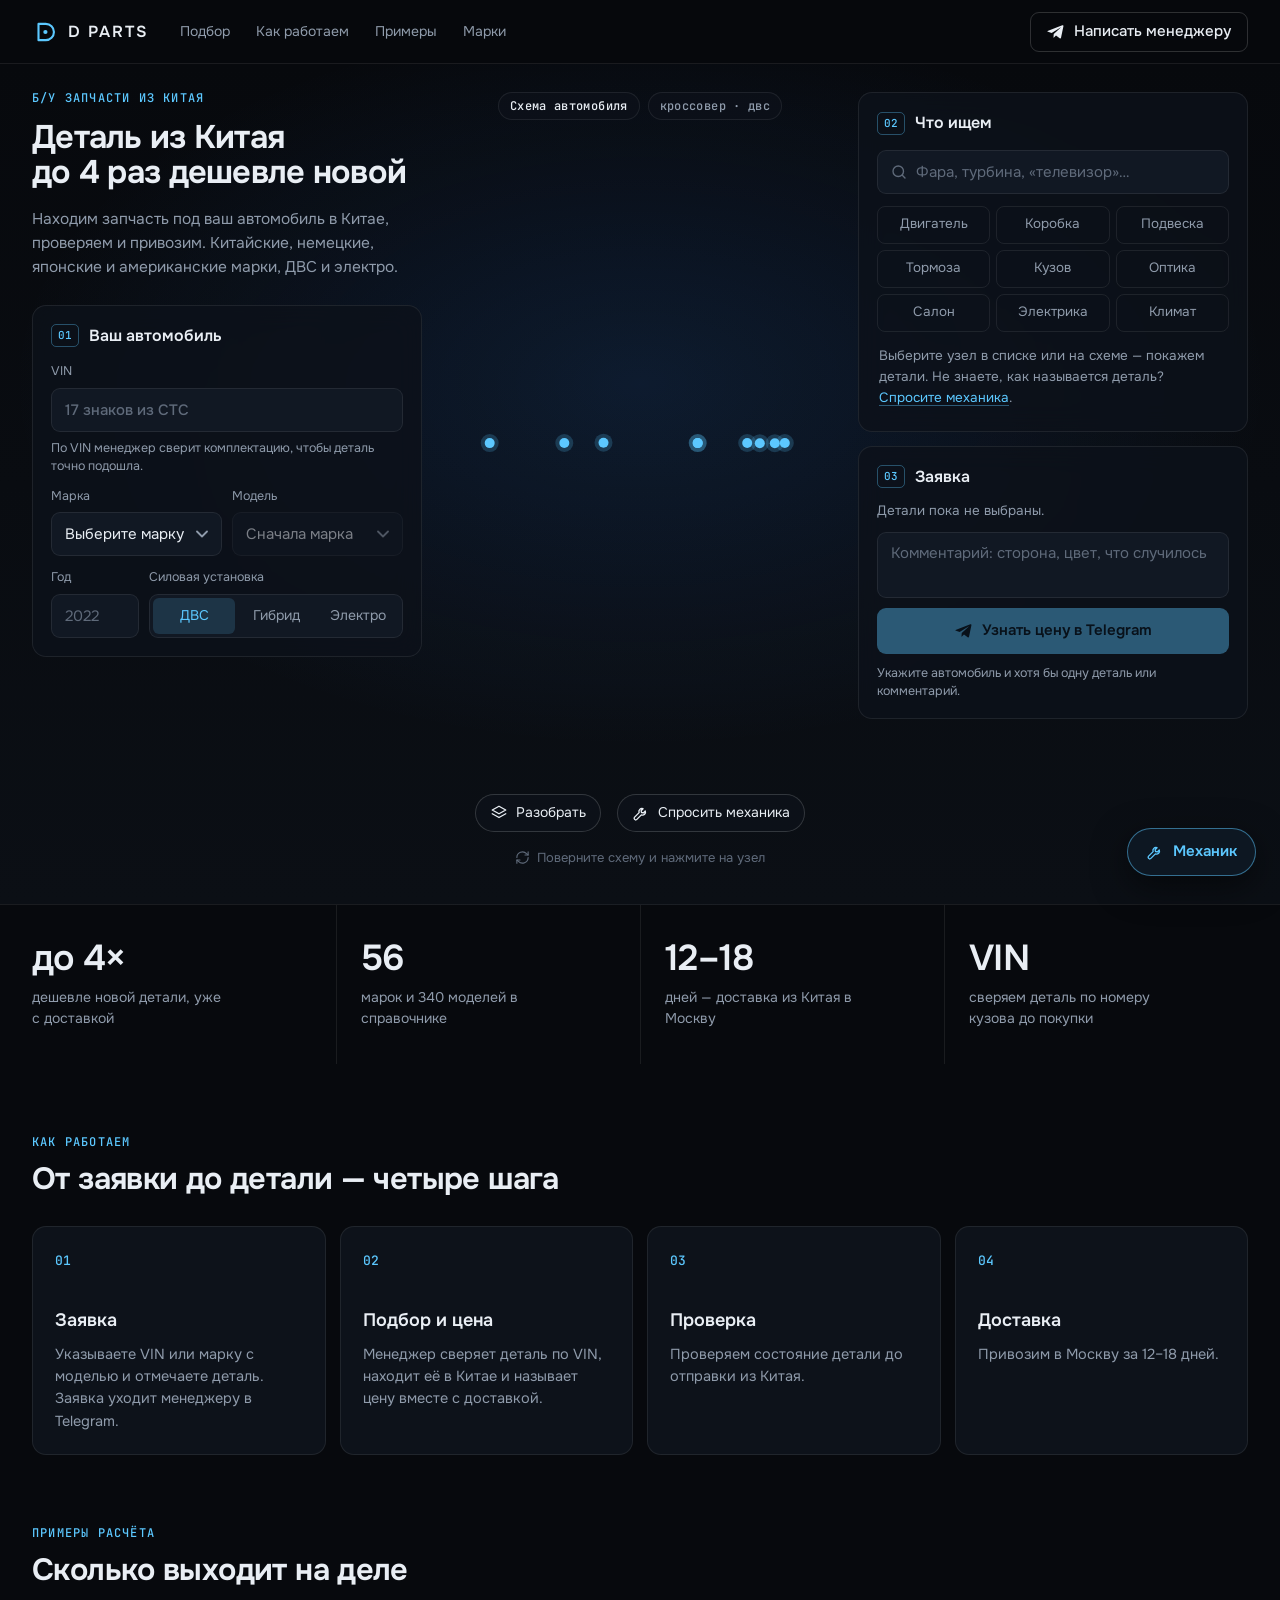
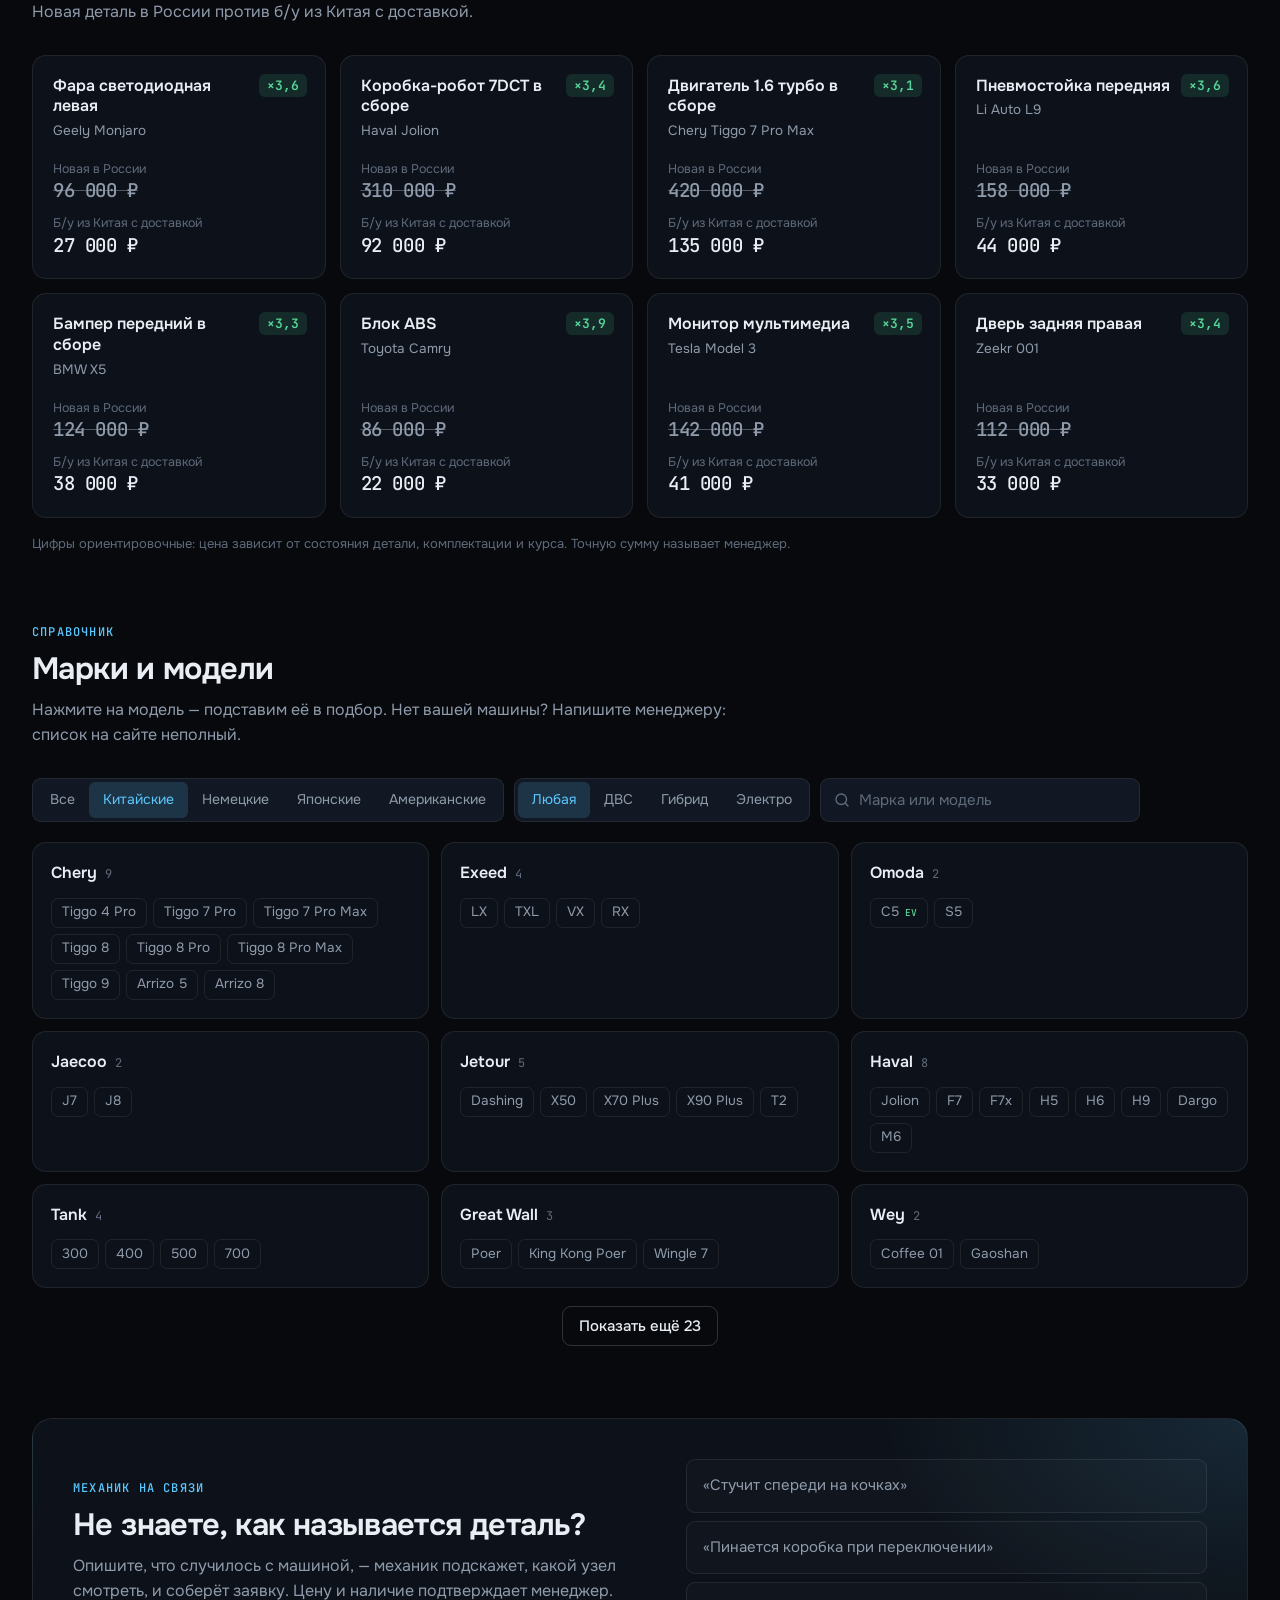
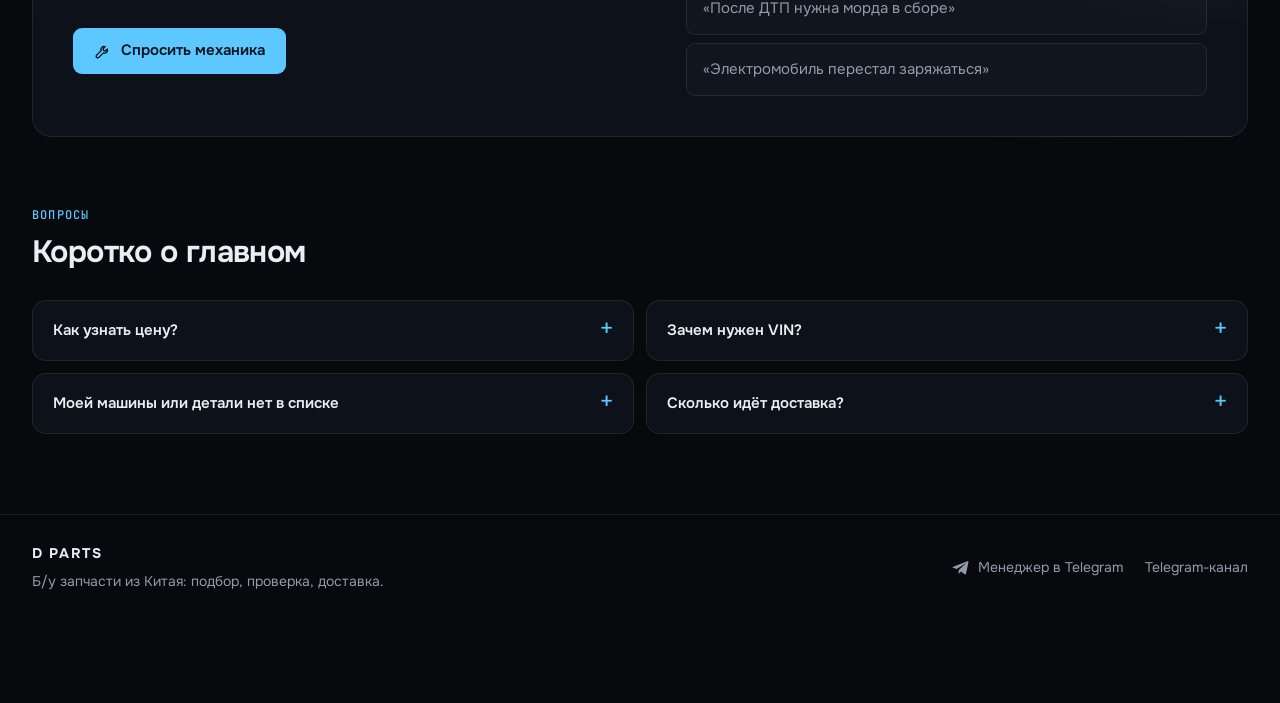
==== parts/index.html @ dd19f605 "Сайт запчастей D PARTS: тестовая версия в папке parts Co-Authored-By: Claude Fable 5.2 <noreply@anth" ====
<!doctype html>
<html lang="ru">
  <head>
    <meta charset="UTF-8" />
    <meta name="viewport" content="width=device-width, initial-scale=1" />
    <meta name="theme-color" content="#080b10" />
    <title>D PARTS — б/у запчасти из Китая: подбор по VIN, марке и модели</title>
    <meta
      name="description"
      content="Б/у запчасти из Китая для китайских, немецких, японских и американских автомобилей, ДВС и электро. Находим на разборках, проверяем, привозим. Подбор по VIN, цена по запросу в Telegram."
    />
    <link rel="icon" type="image/svg+xml" href="favicon.svg" />
    <script src="config.js"></script>
    <script type="module" crossorigin src="./assets/index-p3KIm-Gy.js"></script>
    <link rel="stylesheet" crossorigin href="./assets/index-BK0UmV9B.css">
  </head>
  <body>
    <div id="root"></div>
  </body>
</html>
---- parts/assets/index-BK0UmV9B.css ----
@font-face{font-family:Onest Variable;font-style:normal;font-display:swap;font-weight:100 900;src:url(./onest-cyrillic-ext-wght-normal-DOFToQv1.woff2)format("woff2-variations");unicode-range:U+460-52F,U+1C80-1C8A,U+20B4,U+2DE0-2DFF,U+A640-A69F,U+FE2E-FE2F}@font-face{font-family:Onest Variable;font-style:normal;font-display:swap;font-weight:100 900;src:url(./onest-cyrillic-wght-normal-DayYxulF.woff2)format("woff2-variations");unicode-range:U+301,U+400-45F,U+490-491,U+4B0-4B1,U+2116}@font-face{font-family:Onest Variable;font-style:normal;font-display:swap;font-weight:100 900;src:url(./onest-math-wght-normal-Bl4ZGkZl.woff2)format("woff2-variations");unicode-range:U+302-303,U+305,U+307-308,U+310,U+312,U+315,U+31A,U+326-327,U+32C,U+32F-330,U+332-333,U+338,U+33A,U+346,U+34D,U+391-3A1,U+3A3-3A9,U+3B1-3C9,U+3D1,U+3D5-3D6,U+3F0-3F1,U+3F4-3F5,U+2016-2017,U+2034-2038,U+203C,U+2040,U+2043,U+2047,U+2050,U+2057,U+205F,U+2070-2071,U+2074-208E,U+2090-209C,U+20D0-20DC,U+20E1,U+20E5-20EF,U+2100-2112,U+2114-2115,U+2117-2121,U+2123-214F,U+2190,U+2192,U+2194-21AE,U+21B0-21E5,U+21F1-21F2,U+21F4-2211,U+2213-2214,U+2216-22FF,U+2308-230B,U+2310,U+2319,U+231C-2321,U+2336-237A,U+237C,U+2395,U+239B-23B7,U+23D0,U+23DC-23E1,U+2474-2475,U+25AF,U+25B3,U+25B7,U+25BD,U+25C1,U+25CA,U+25CC,U+25FB,U+266D-266F,U+27C0-27FF,U+2900-2AFF,U+2B0E-2B11,U+2B30-2B4C,U+2BFE,U+3030,U+FF5B,U+FF5D,U+1D400-1D7FF,U+1EE??}@font-face{font-family:Onest Variable;font-style:normal;font-display:swap;font-weight:100 900;src:url(./onest-symbols-wght-normal-DxQzqQfC.woff2)format("woff2-variations");unicode-range:U+1-C,U+E-1F,U+7F-9F,U+20DD-20E0,U+20E2-20E4,U+2150-218F,U+2190,U+2192,U+2194-2199,U+21AF,U+21E6-21F0,U+21F3,U+2218-2219,U+2299,U+22C4-22C6,U+2300-243F,U+2440-244A,U+2460-24FF,U+25A0-27BF,U+28??,U+2921-2922,U+2981,U+29BF,U+29EB,U+2B??,U+4DC0-4DFF,U+FFF9-FFFB,U+10140-1018E,U+10190-1019C,U+101A0,U+101D0-101FD,U+102E0-102FB,U+10E60-10E7E,U+1D2C0-1D2D3,U+1D2E0-1D37F,U+1F0??,U+1F100-1F1AD,U+1F1E6-1F1FF,U+1F30D-1F30F,U+1F315,U+1F31C,U+1F31E,U+1F320-1F32C,U+1F336,U+1F378,U+1F37D,U+1F382,U+1F393-1F39F,U+1F3A7-1F3A8,U+1F3AC-1F3AF,U+1F3C2,U+1F3C4-1F3C6,U+1F3CA-1F3CE,U+1F3D4-1F3E0,U+1F3ED,U+1F3F1-1F3F3,U+1F3F5-1F3F7,U+1F408,U+1F415,U+1F41F,U+1F426,U+1F43F,U+1F441-1F442,U+1F444,U+1F446-1F449,U+1F44C-1F44E,U+1F453,U+1F46A,U+1F47D,U+1F4A3,U+1F4B0,U+1F4B3,U+1F4B9,U+1F4BB,U+1F4BF,U+1F4C8-1F4CB,U+1F4D6,U+1F4DA,U+1F4DF,U+1F4E3-1F4E6,U+1F4EA-1F4ED,U+1F4F7,U+1F4F9-1F4FB,U+1F4FD-1F4FE,U+1F503,U+1F507-1F50B,U+1F50D,U+1F512-1F513,U+1F53E-1F54A,U+1F54F-1F5FA,U+1F610,U+1F650-1F67F,U+1F687,U+1F68D,U+1F691,U+1F694,U+1F698,U+1F6AD,U+1F6B2,U+1F6B9-1F6BA,U+1F6BC,U+1F6C6-1F6CF,U+1F6D3-1F6D7,U+1F6E0-1F6EA,U+1F6F0-1F6F3,U+1F6F7-1F6FC,U+1F7??,U+1F800-1F80B,U+1F810-1F847,U+1F850-1F859,U+1F860-1F887,U+1F890-1F8AD,U+1F8B0-1F8BB,U+1F8C0-1F8C1,U+1F900-1F90B,U+1F93B,U+1F946,U+1F984,U+1F996,U+1F9E9,U+1FA00-1FA6F,U+1FA70-1FA7C,U+1FA80-1FA89,U+1FA8F-1FAC6,U+1FACE-1FADC,U+1FADF-1FAE9,U+1FAF0-1FAF8,U+1FB??}@font-face{font-family:Onest Variable;font-style:normal;font-display:swap;font-weight:100 900;src:url(./onest-vietnamese-wght-normal-BBxOatbv.woff2)format("woff2-variations");unicode-range:U+102-103,U+110-111,U+128-129,U+168-169,U+1A0-1A1,U+1AF-1B0,U+300-301,U+303-304,U+308-309,U+323,U+329,U+1EA0-1EF9,U+20AB}@font-face{font-family:Onest Variable;font-style:normal;font-display:swap;font-weight:100 900;src:url(./onest-latin-ext-wght-normal-QAhDxQuo.woff2)format("woff2-variations");unicode-range:U+100-2BA,U+2BD-2C5,U+2C7-2CC,U+2CE-2D7,U+2DD-2FF,U+304,U+308,U+329,U+1D00-1DBF,U+1E00-1E9F,U+1EF2-1EFF,U+2020,U+20A0-20AB,U+20AD-20C0,U+2113,U+2C60-2C7F,U+A720-A7FF}@font-face{font-family:Onest Variable;font-style:normal;font-display:swap;font-weight:100 900;src:url(./onest-latin-wght-normal-Dun_Rd-l.woff2)format("woff2-variations");unicode-range:U+??,U+131,U+152-153,U+2BB-2BC,U+2C6,U+2DA,U+2DC,U+304,U+308,U+329,U+2000-206F,U+20AC,U+2122,U+2191,U+2193,U+2212,U+2215,U+FEFF,U+FFFD}@font-face{font-family:JetBrains Mono Variable;font-style:normal;font-display:swap;font-weight:100 800;src:url([data-uri])format("woff2-variations");unicode-range:U+460-52F,U+1C80-1C8A,U+20B4,U+2DE0-2DFF,U+A640-A69F,U+FE2E-FE2F}@font-face{font-family:JetBrains Mono Variable;font-style:normal;font-display:swap;font-weight:100 800;src:url(./jetbrains-mono-cyrillic-wght-normal-D73BlboJ.woff2)format("woff2-variations");unicode-range:U+301,U+400-45F,U+490-491,U+4B0-4B1,U+2116}@font-face{font-family:JetBrains Mono Variable;font-style:normal;font-display:swap;font-weight:100 800;src:url(./jetbrains-mono-greek-wght-normal-Bw9x6K1M.woff2)format("woff2-variations");unicode-range:U+370-377,U+37A-37F,U+384-38A,U+38C,U+38E-3A1,U+3A3-3FF}@font-face{font-family:JetBrains Mono Variable;font-style:normal;font-display:swap;font-weight:100 800;src:url(./jetbrains-mono-vietnamese-wght-normal-Bt-aOZkq.woff2)format("woff2-variations");unicode-range:U+102-103,U+110-111,U+128-129,U+168-169,U+1A0-1A1,U+1AF-1B0,U+300-301,U+303-304,U+308-309,U+323,U+329,U+1EA0-1EF9,U+20AB}@font-face{font-family:JetBrains Mono Variable;font-style:normal;font-display:swap;font-weight:100 800;src:url(./jetbrains-mono-latin-ext-wght-normal-DBQx-q_a.woff2)format("woff2-variations");unicode-range:U+100-2BA,U+2BD-2C5,U+2C7-2CC,U+2CE-2D7,U+2DD-2FF,U+304,U+308,U+329,U+1D00-1DBF,U+1E00-1E9F,U+1EF2-1EFF,U+2020,U+20A0-20AB,U+20AD-20C0,U+2113,U+2C60-2C7F,U+A720-A7FF}@font-face{font-family:JetBrains Mono Variable;font-style:normal;font-display:swap;font-weight:100 800;src:url(./jetbrains-mono-latin-wght-normal-B9CIFXIH.woff2)format("woff2-variations");unicode-range:U+??,U+131,U+152-153,U+2BB-2BC,U+2C6,U+2DA,U+2DC,U+304,U+308,U+329,U+2000-206F,U+20AC,U+2122,U+2191,U+2193,U+2212,U+2215,U+FEFF,U+FFFD}:root{--bg:#07090d;--bg-2:#0b0f15;--panel:#0d121ad1;--panel-solid:#0d121a;--field:#111823;--line:#ffffff14;--line-2:#ffffff29;--text:#e9eef4;--muted:#8f9bab;--dim:#5f6a7a;--accent:#5cc8ff;--accent-ink:#04131d;--hot:#ffb020;--ok:#57d89a;--radius:14px;--radius-s:9px;--sans:"Onest Variable", system-ui, -apple-system, "Segoe UI", sans-serif;--mono:"JetBrains Mono Variable", ui-monospace, "SF Mono", Menlo, monospace;--header:64px;--lightningcss-light: ;--lightningcss-dark:initial;color-scheme:dark}*,:before,:after{box-sizing:border-box}html{scroll-behavior:smooth;scroll-padding-top:var(--header);-webkit-text-size-adjust:100%}body{background:var(--bg);color:var(--text);font:400 15px/1.55 var(--sans);-webkit-font-smoothing:antialiased;margin:0}h1,h2,h3,p,ul,ol,dl,dd{margin:0}ul,ol{padding:0;list-style:none}a{color:inherit;text-decoration:none}button,input,select,textarea{font:inherit;color:inherit}button{cursor:pointer}:focus-visible{outline:2px solid var(--accent);outline-offset:2px}[hidden]{display:none!important}.eyebrow{font:500 12px/1 var(--mono);letter-spacing:.1em;text-transform:uppercase;color:var(--accent)}.btn{border-radius:var(--radius-s);white-space:nowrap;border:1px solid #0000;justify-content:center;align-items:center;gap:9px;height:46px;padding:0 20px;font-weight:600;transition:background .15s,border-color .15s,color .15s,opacity .15s;display:inline-flex}.btn--primary{background:var(--accent);color:var(--accent-ink)}.btn--primary:hover{background:#86d8ff}.btn--ghost{border-color:var(--line-2);background:0 0;height:40px;padding:0 16px;font-weight:500}.btn--ghost:hover{border-color:var(--accent);color:var(--accent)}.btn--wide{width:100%}.btn--small{height:34px;color:var(--accent);background:#5cc8ff24;padding:0 14px;font-size:13px}.btn--small:hover:not(:disabled){background:#5cc8ff3d}.btn--icon{flex:none;width:46px;padding:0}.btn[aria-disabled=true],.btn:disabled{opacity:.4;cursor:not-allowed}.link{color:var(--accent);text-underline-offset:3px;background:0 0;border:0;padding:0;-webkit-text-decoration:underline #5cc8ff66;text-decoration:underline #5cc8ff66}.link:hover{text-decoration-color:currentColor}.link--muted{color:var(--muted);margin-left:auto;font-size:13px;text-decoration:none}.link--muted:hover{color:var(--text)}.input{border:1px solid var(--line);border-radius:var(--radius-s);background:var(--field);width:100%;height:44px;padding:0 13px;transition:border-color .15s}.input::placeholder{color:var(--dim)}.input:hover:not(:disabled){border-color:var(--line-2)}.input:focus{border-color:var(--accent);outline:none}.input:disabled{opacity:.5;cursor:not-allowed}select.input{appearance:none;text-overflow:ellipsis;background-image:url("data:image/svg+xml,%3Csvg xmlns='http://www.w3.org/2000/svg' width='12' height='8' fill='none' stroke='%238f9bab' stroke-width='1.8' stroke-linecap='round' stroke-linejoin='round'%3E%3Cpath d='m1 1.500 5 5 5-5'/%3E%3C/svg%3E");background-position:right 13px center;background-repeat:no-repeat;padding-right:34px}select.input option,select.input optgroup{background:var(--panel-solid);color:var(--text)}textarea.input{resize:none;height:auto;padding:10px 13px;line-height:1.45}.input--vin{font:500 15px/1 var(--mono);letter-spacing:.06em}.input--vin::placeholder{font-family:var(--sans);letter-spacing:0}.field{flex-direction:column;gap:6px;min-width:0;display:flex}.field__label{color:var(--muted);font-size:12.5px}.field-row{grid-template-columns:1fr 1fr;gap:10px;display:grid}.field-row--year{grid-template-columns:88px 1fr}.note{color:var(--muted);font-size:12.5px;line-height:1.45}.note--ok{color:var(--ok)}.note--ok svg{vertical-align:-2px;width:14px;height:14px;margin-right:5px}.note--warn{color:var(--hot)}.seg{border:1px solid var(--line);border-radius:var(--radius-s);background:var(--field);height:44px;padding:3px;display:flex}.seg__btn{color:var(--muted);white-space:nowrap;background:0 0;border:0;border-radius:6px;flex:1;padding:0 10px;font-size:14px;transition:background .15s,color .15s}.seg__btn:hover:not(:disabled){color:var(--text)}.seg__btn[aria-pressed=true]{color:var(--accent);background:#5cc8ff29}.seg__btn:disabled{opacity:.3;cursor:not-allowed}.panel{border:1px solid var(--line);border-radius:var(--radius);background:var(--panel);-webkit-backdrop-filter:blur(14px);backdrop-filter:blur(14px);padding:18px}.panel__head{align-items:center;gap:10px;margin-bottom:14px;display:flex}.panel__head h2{font-size:16px;font-weight:600}.step{font:500 11px/1 var(--mono);color:var(--accent);border:1px solid #5cc8ff59;border-radius:5px;padding:5px 6px}.empty{color:var(--muted);font-size:13.5px}.empty--pad{padding:14px 2px 4px}.header{z-index:30;height:var(--header);border-bottom:1px solid var(--line);-webkit-backdrop-filter:blur(14px);backdrop-filter:blur(14px);background:#07090dd1;align-items:center;gap:32px;padding:0 32px;display:flex;position:sticky;top:0}.logo{font:600 16px/1 var(--sans);letter-spacing:.12em;align-items:center;gap:10px;display:flex}.logo svg{width:26px;height:26px;color:var(--accent)}.nav{color:var(--muted);gap:26px;margin-right:auto;font-size:14px;display:flex}.nav a:hover{color:var(--text)}.stage{background:radial-gradient(900px 520px at 50% 38%, #2f85ff21, transparent 70%), linear-gradient(var(--bg), var(--bg-2));border-bottom:1px solid var(--line);padding:28px 32px 36px;position:relative}.stage__grid{grid-template-columns:minmax(330px,390px) minmax(0,1fr) minmax(330px,390px);align-items:stretch;gap:24px;max-width:1560px;margin:0 auto;display:grid}.stage__left{flex-direction:column;display:flex}.stage__left h1{letter-spacing:-.022em;text-wrap:balance;margin-top:16px;font-size:clamp(30px,2.55vw,42px);font-weight:650;line-height:1.08}.lead{color:var(--muted);text-wrap:pretty;margin-top:16px;font-size:15.5px}.car{flex-direction:column;gap:12px;margin-top:26px;display:flex}.car .panel__head{margin-bottom:2px}.car .note{min-height:36px;margin-top:-5px}.stage__center{top:calc(var(--header) + 20px);min-width:0;height:calc(100dvh - var(--header) - 60px);flex-direction:column;align-self:start;min-height:500px;max-height:800px;display:flex;position:sticky}.viewer-head{z-index:2;pointer-events:none;justify-content:center;gap:8px;display:flex;position:absolute;top:0;left:0;right:0}.tag{border:1px solid var(--line);font:500 12px/1 var(--mono);letter-spacing:.03em;background:#0d121ab3;border-radius:999px;padding:7px 11px}.tag--muted{color:var(--muted)}.viewer{flex:1;min-height:0;margin:0 -60px;position:relative}.viewer--loading{color:var(--dim);place-items:center;font-size:13px;display:grid}.viewer__canvas,.viewer__hots{position:absolute;inset:0}.viewer__canvas canvas{touch-action:pan-y;cursor:grab;width:100%;height:100%;display:block}.viewer__canvas[data-failed]:after{content:"Схема недоступна в этом браузере — выберите узел в списке справа.";text-align:center;color:var(--muted);place-items:center;padding:0 80px;display:grid;position:absolute;inset:0}.viewer__hots{pointer-events:none;overflow:hidden}.hot{pointer-events:auto;background:0 0;border:0;border-radius:50%;width:32px;height:32px;margin:-16px 0 0 -16px;padding:0;transition:opacity .2s;position:absolute;top:0;left:0}.hot i{background:var(--accent);border-radius:50%;width:10px;height:10px;transition:transform .15s,background .15s,box-shadow .15s;position:absolute;top:11px;left:11px;box-shadow:0 0 0 4px #5cc8ff33}.hot span{border:1px solid var(--line-2);font:500 12px/1.2 var(--sans);white-space:nowrap;opacity:0;pointer-events:none;background:#080c12e6;border-radius:6px;padding:5px 9px;transition:opacity .15s,transform .15s;position:absolute;top:3px;left:30px;transform:translate(-4px)}.hot.is-left span{left:auto;right:30px}.hot:hover i,.hot.is-hover i{background:#fff;transform:scale(1.3)}.hot:hover span,.hot.is-hover span,.hot.is-active span,.hot:focus-visible span{opacity:1;transform:none}.hot.is-active i{background:var(--hot);box-shadow:0 0 0 5px #ffb02040}.hot.is-active span{color:var(--hot);border-color:#ffb02099}.hot.is-dim{opacity:.45}.hot.is-dim:hover{opacity:1}.viewer-bar{z-index:2;flex-wrap:wrap;justify-content:center;align-items:center;gap:16px;display:flex;position:relative}.chip-btn{border:1px solid var(--line-2);background:#0d121acc;border-radius:999px;align-items:center;gap:8px;height:38px;padding:0 14px;font-size:14px;transition:border-color .15s,color .15s;display:inline-flex}.chip-btn:hover,.chip-btn[aria-pressed=true]{border-color:var(--accent);color:var(--accent)}.viewer-hint{color:var(--dim);align-items:center;gap:7px;font-size:13px;display:inline-flex}.viewer-hint svg{width:15px;height:15px}.stage__right{flex-direction:column;gap:14px;min-width:0;display:flex}.search{color:var(--dim);position:relative}.search>svg{pointer-events:none;position:absolute;top:13px;left:13px}.search .input{color:var(--text);padding:0 38px}.search__clear{width:32px;height:32px;color:var(--muted);background:0 0;border:0;border-radius:6px;place-items:center;display:grid;position:absolute;top:6px;right:6px}.search__clear:hover{color:var(--text)}.nodes{grid-template-columns:repeat(3,1fr);gap:6px;margin-top:12px;display:grid}.node{border:1px solid var(--line);height:38px;color:var(--muted);background:0 0;border-radius:8px;justify-content:center;align-items:center;gap:6px;padding:0 6px;font-size:13.5px;transition:border-color .15s,color .15s,background .15s;display:flex;position:relative}.node:hover{border-color:var(--line-2);color:var(--text)}.node[aria-pressed=true]{color:var(--hot);background:#ffb0201a;border-color:#ffb020b3}.node b{background:var(--accent);min-width:17px;height:17px;color:var(--accent-ink);font:600 11px/1 var(--mono);border-radius:9px;place-items:center;padding:0 4px;display:grid}.parts__title{color:var(--muted);margin:14px 0 6px;font-size:12.5px}.checks{scrollbar-width:thin;scrollbar-color:var(--line-2) transparent;max-height:232px;margin:0 -8px -6px;padding:0 4px;overflow-y:auto}.checks--search{max-height:392px;margin-top:10px}.checks .empty{padding:8px 4px}.check{text-align:left;background:0 0;border:0;border-radius:7px;align-items:center;gap:10px;width:100%;min-height:36px;padding:5px 6px;font-size:14px;line-height:1.3;display:flex}.check:hover{background:#ffffff0b}.check small{color:var(--dim);margin-top:1px;font-size:12px;display:block}.check__box{border:1.5px solid var(--line-2);color:#0000;border-radius:5px;flex:none;place-items:center;width:18px;height:18px;transition:background .12s,border-color .12s;display:grid}.check__box svg{width:12px;height:12px}.check[aria-pressed=true] .check__box{border-color:var(--accent);background:var(--accent);color:var(--accent-ink)}.order{flex-direction:column;gap:10px;display:flex}.order .panel__head{margin-bottom:2px}.picked{scrollbar-width:thin;flex-wrap:wrap;gap:6px;max-height:104px;display:flex;overflow-y:auto}.picked li{background:#5cc8ff1f;border-radius:7px;align-items:center;gap:2px;padding:3px 3px 3px 10px;font-size:13px;line-height:1.3;display:flex}.picked button{width:24px;height:24px;color:var(--muted);background:0 0;border:0;border-radius:5px;place-items:center;display:grid}.picked button:hover{color:var(--text)}.picked svg{width:13px;height:13px}.order__note{min-height:36px}.stats{grid-template-columns:repeat(4,1fr);max-width:1624px;margin:0 auto;padding:0 32px;display:grid}.stat{padding:34px 24px 34px 0}.stat+.stat{border-left:1px solid var(--line);padding-left:24px}.stat b{font:600 36px/1.1 var(--sans);letter-spacing:-.02em;color:var(--text);display:block}.stat span{max-width:22ch;color:var(--muted);margin-top:8px;font-size:14px;display:block}.section{max-width:1624px;margin:0 auto;padding:72px 32px 0}.section__head{max-width:720px;margin-bottom:30px}.section__head h2,.promo h2{letter-spacing:-.02em;text-wrap:balance;margin-top:14px;font-size:clamp(26px,2.4vw,36px);font-weight:650;line-height:1.12}.section__lead{color:var(--muted);text-wrap:pretty;margin-top:12px;font-size:16px}.steps{grid-template-columns:repeat(4,1fr);gap:14px;display:grid}.stepcard{border:1px solid var(--line);border-radius:var(--radius);background:var(--panel-solid);padding:22px}.stepcard__n{font:500 13px/1 var(--mono);color:var(--accent)}.stepcard h3{margin:34px 0 8px;font-size:18px;font-weight:600}.stepcard p{color:var(--muted);font-size:14.5px}.examples{grid-template-columns:repeat(4,1fr);gap:14px;display:grid}.example{border:1px solid var(--line);border-radius:var(--radius);background:var(--panel-solid);flex-direction:column;gap:18px;padding:20px;display:flex;position:relative}.example header{padding-right:56px}.example h3{font-size:16px;font-weight:600;line-height:1.3}.example header p{color:var(--muted);margin-top:4px;font-size:13.5px}.example dl{gap:10px;margin-top:auto;display:grid}.example dt{color:var(--dim);font-size:12.5px}.example dd{font:500 19px/1.3 var(--mono);letter-spacing:-.02em}.example__old{color:var(--muted);-webkit-text-decoration:line-through #8f9bab80;text-decoration:line-through #8f9bab80}.example__new{color:var(--text)}.example__x{color:var(--ok);font:600 13px/1 var(--mono);background:#57d89a1f;border-radius:6px;padding:5px 8px;position:absolute;top:18px;right:18px}.footnote{color:var(--dim);margin-top:16px;font-size:13px}.filters{flex-wrap:wrap;gap:10px;margin-bottom:20px;display:flex}.seg--tabs{flex:none}.seg--tabs .seg__btn{padding:0 14px}.search--inline{flex:1;min-width:220px;max-width:320px}.brands{grid-template-columns:repeat(3,1fr);gap:12px;display:grid}.brand{border:1px solid var(--line);border-radius:var(--radius);background:var(--panel-solid);padding:18px}.brand h3{align-items:baseline;gap:8px;margin-bottom:12px;font-size:16px;font-weight:600;display:flex}.brand h3 span{font:400 12px/1 var(--mono);color:var(--dim)}.brand ul{flex-wrap:wrap;gap:6px;display:flex}.model{border:1px solid var(--line);height:30px;color:var(--muted);background:0 0;border-radius:7px;align-items:center;gap:6px;padding:0 10px;font-size:13.5px;transition:border-color .15s,color .15s;display:inline-flex}.model:hover{border-color:var(--accent);color:var(--text)}.model[aria-pressed=true]{border-color:var(--accent);color:var(--accent);background:#5cc8ff1f}.model i{font:500 9.5px/1 var(--mono);color:var(--ok);font-style:normal}.more{margin:18px auto 0;display:flex}.promo{border:1px solid var(--line);background:radial-gradient(520px 300px at 100% 0%, #5cc8ff1f, transparent 70%), var(--panel-solid);border-radius:20px;grid-template-columns:1.1fr 1fr;align-items:center;gap:40px;padding:40px;display:grid}.promo h2{margin-top:14px}.promo .btn{margin-top:24px}.promo__prompts{gap:8px;display:grid}.promo__prompts button{border:1px solid var(--line);border-radius:var(--radius-s);text-align:left;width:100%;color:var(--muted);background:#ffffff05;padding:14px 16px;transition:border-color .15s,color .15s}.promo__prompts button:hover{border-color:var(--accent);color:var(--text)}.faq{grid-template-columns:1fr 1fr;align-items:start;gap:12px;display:grid}.faq details{border:1px solid var(--line);border-radius:var(--radius);background:var(--panel-solid);padding:0 20px}.faq summary{cursor:pointer;padding:18px 28px 18px 0;font-weight:600;list-style:none;position:relative}.faq summary::-webkit-details-marker{display:none}.faq summary:after{content:"+";font:400 22px/1.2 var(--mono);color:var(--accent);position:absolute;top:14px;right:0}.faq details[open] summary:after{content:"–"}.faq details p{color:var(--muted);padding-bottom:18px}.footer{border-top:1px solid var(--line);max-width:1624px;color:var(--muted);flex-wrap:wrap;justify-content:space-between;gap:24px;margin:80px auto 0;padding:28px 32px 110px;font-size:14px;display:flex}.footer b{color:var(--text);letter-spacing:.12em}.footer p{margin-top:6px}.footer__links{align-items:center;gap:22px;display:flex}.footer__links a{align-items:center;gap:8px;display:inline-flex}.footer__links a:hover{color:var(--accent)}.chat-fab{z-index:40;height:48px;color:var(--accent);background:#0d1722;border:1px solid #5cc8ff80;border-radius:999px;align-items:center;gap:9px;padding:0 18px;font-weight:600;transition:background .15s;display:inline-flex;position:fixed;bottom:24px;right:24px;box-shadow:0 10px 34px #00000080}.chat-fab:hover{background:#122233}.chat{z-index:50;border:1px solid var(--line-2);background:#0b1017;border-radius:16px;flex-direction:column;width:390px;height:min(600px,100dvh - 48px);display:flex;position:fixed;bottom:24px;right:24px;overflow:hidden;box-shadow:0 24px 70px #0009}.chat__head{border-bottom:1px solid var(--line);align-items:center;gap:11px;padding:13px 12px 13px 15px;display:flex}.chat__head div{margin-right:auto;line-height:1.25}.chat__head b{font-weight:600;display:block}.chat__head small{color:var(--muted);font-size:12.5px}.chat__head button{width:36px;height:36px;color:var(--muted);background:0 0;border:0;border-radius:8px;place-items:center;display:grid}.chat__head button:hover{color:var(--text);background:#ffffff0f}.chat__ava{width:36px;height:36px;color:var(--accent);background:#5cc8ff24;border-radius:10px;place-items:center;display:grid}.chat__list{scrollbar-width:thin;scrollbar-color:var(--line-2) transparent;flex-direction:column;flex:1;gap:10px;padding:16px 14px;display:flex;overflow-y:auto}.msg{white-space:pre-wrap;overflow-wrap:anywhere;border-radius:13px;max-width:88%;padding:10px 13px;font-size:14.5px;line-height:1.45}.msg--assistant{background:#131b26;border-bottom-left-radius:4px;align-self:flex-start}.msg--user{background:#5cc8ff2e;border-bottom-right-radius:4px;align-self:flex-end}.msg__card{border:1px solid var(--line);white-space:normal;background:#00000038;border-radius:9px;margin-top:10px;padding:11px}.msg__card small{font:500 11px/1 var(--mono);letter-spacing:.06em;text-transform:uppercase;color:var(--accent)}.msg__card ul{margin:8px 0 10px;font-size:14px}.msg__card li{padding-left:13px;position:relative}.msg__card li:before{content:"";background:var(--dim);border-radius:50%;width:5px;height:5px;position:absolute;top:9px;left:0}.msg--typing{gap:5px;padding:15px 14px;display:flex}.msg--typing i{background:var(--muted);border-radius:50%;width:6px;height:6px;animation:1.1s infinite blink}.msg--typing i:nth-child(2){animation-delay:.18s}.msg--typing i:nth-child(3){animation-delay:.36s}@keyframes blink{0%,60%,to{opacity:.25}30%{opacity:1}}.chat__manager{border-top:1px solid var(--line);color:var(--muted);justify-content:center;align-items:center;gap:8px;padding:9px;font-size:13px;display:flex}.chat__manager:hover{color:var(--accent)}.chat__manager svg{width:15px;height:15px}.chat__form{border-top:1px solid var(--line);gap:8px;padding:10px;display:flex}.chat__form textarea{height:46px;max-height:46px;padding:12px 13px}@media (max-width:1180px){.stage__grid{grid-template-columns:1fr 1fr}.stage__center{grid-area:1/1/auto/-1;height:440px;min-height:0;max-height:none;position:relative;top:0}.viewer{margin:0}.steps,.examples,.brands{grid-template-columns:repeat(2,1fr)}}@media (max-width:760px){:root{--header:56px}.header{gap:12px;padding:0 16px}.nav{display:none}.header__cta{margin-left:auto}.header__cta span{display:none}.header__cta{width:40px;padding:0}.stage{padding:22px 16px 28px}.stage__grid{grid-template-columns:minmax(0,1fr);gap:16px}.stage__center{grid-row:auto;height:360px}.stage__left h1{font-size:30px}.car{margin-top:20px}.viewer-hint{display:none}.stats{grid-template-columns:1fr 1fr;padding:8px 16px 0}.stat,.stat+.stat{border-left:0;padding:20px 12px 20px 0}.stat b{font-size:28px}.section{padding:56px 16px 0}.steps,.brands,.faq{grid-template-columns:minmax(0,1fr)}.stepcard h3{margin-top:18px}.examples{scroll-snap-type:x mandatory;scrollbar-width:none;margin:0 -16px;padding:0 16px 6px;display:flex;overflow-x:auto}.example{scroll-snap-align:center;flex:0 0 78%}.seg--tabs{scrollbar-width:none;width:100%;overflow-x:auto}.search--inline{max-width:none}.promo{grid-template-columns:minmax(0,1fr);gap:24px;padding:24px 18px}.footer{margin-top:56px;padding:24px 16px 100px}.chat-fab{bottom:16px;right:16px}.chat{border:0;border-radius:0;width:auto;height:auto;inset:0}.input,.seg__btn{font-size:16px}}@media (prefers-reduced-motion:reduce){html{scroll-behavior:auto}*{transition:none!important;animation:none!important}}
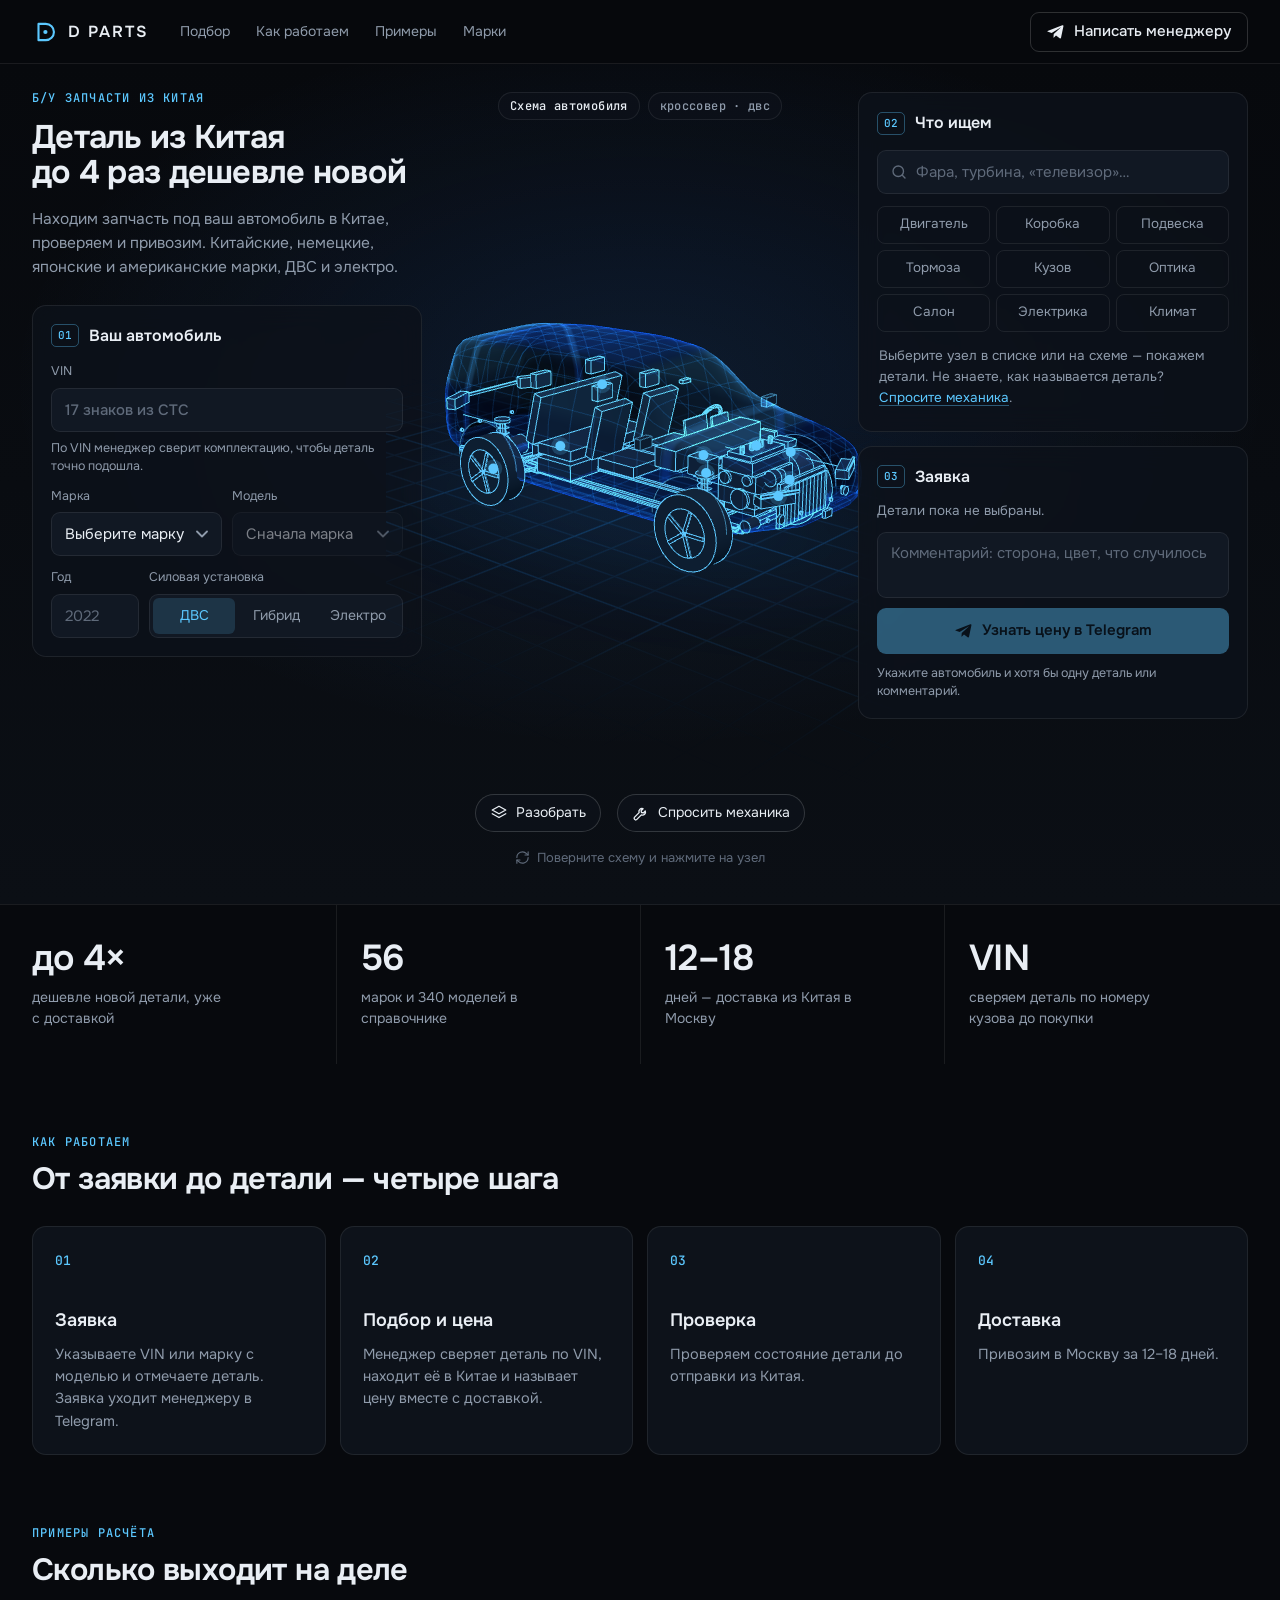
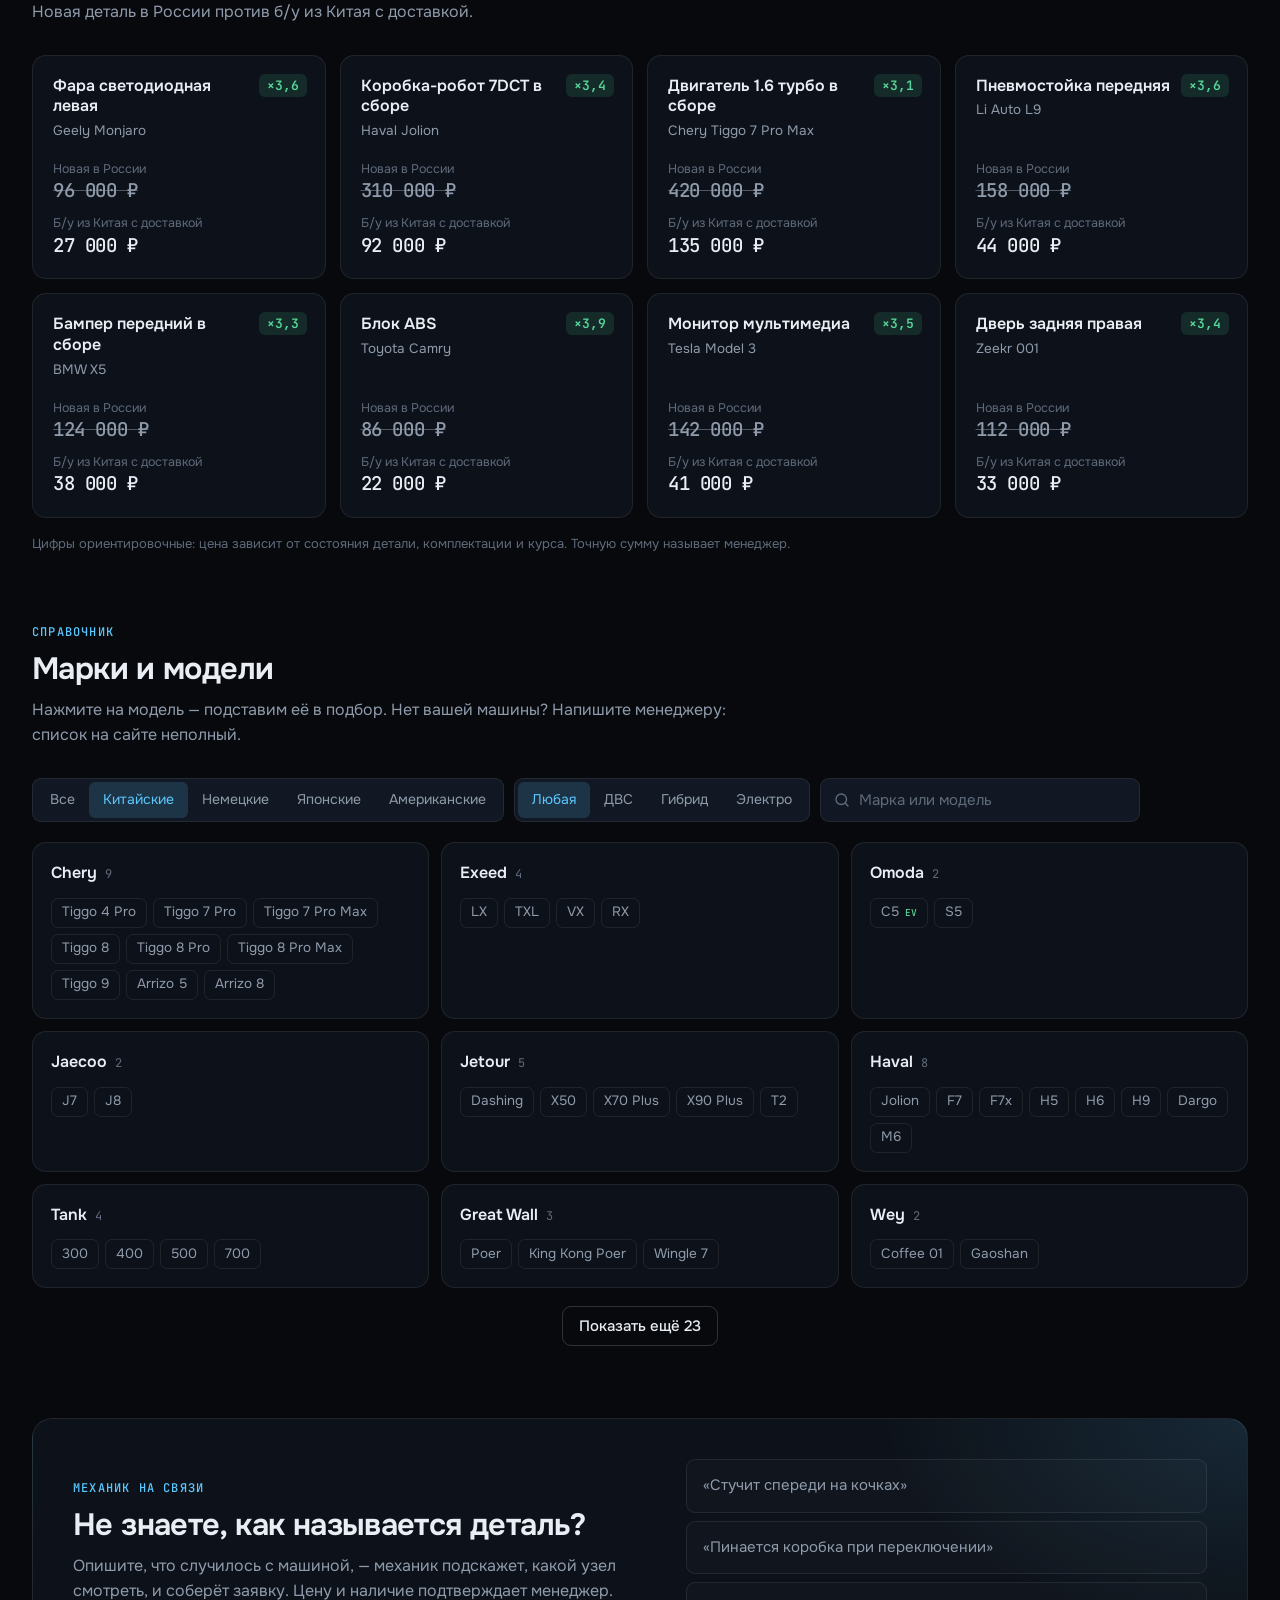
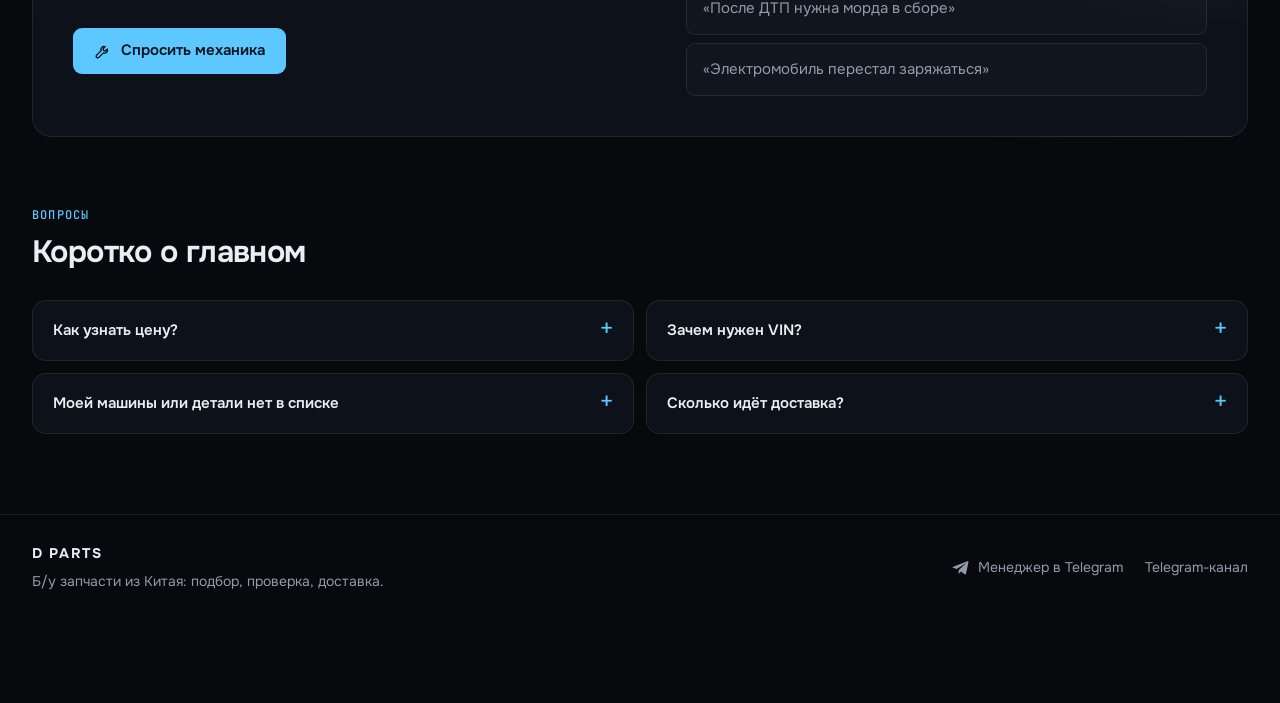
==== commit f957873b: "Сайт запчастей: менеджер в Telegram — @managerDona Co-Authored-By: Claude Fable 5.2 <noreply@anthrop" ====
--- a/parts/index.html
+++ b/parts/index.html
@@ -11,7 +11,7 @@
     />
     <link rel="icon" type="image/svg+xml" href="favicon.svg" />
     <script src="config.js"></script>
-    <script type="module" crossorigin src="./assets/index-p3KIm-Gy.js"></script>
+    <script type="module" crossorigin src="./assets/index-CJefdL3J.js"></script>
     <link rel="stylesheet" crossorigin href="./assets/index-BK0UmV9B.css">
   </head>
   <body>
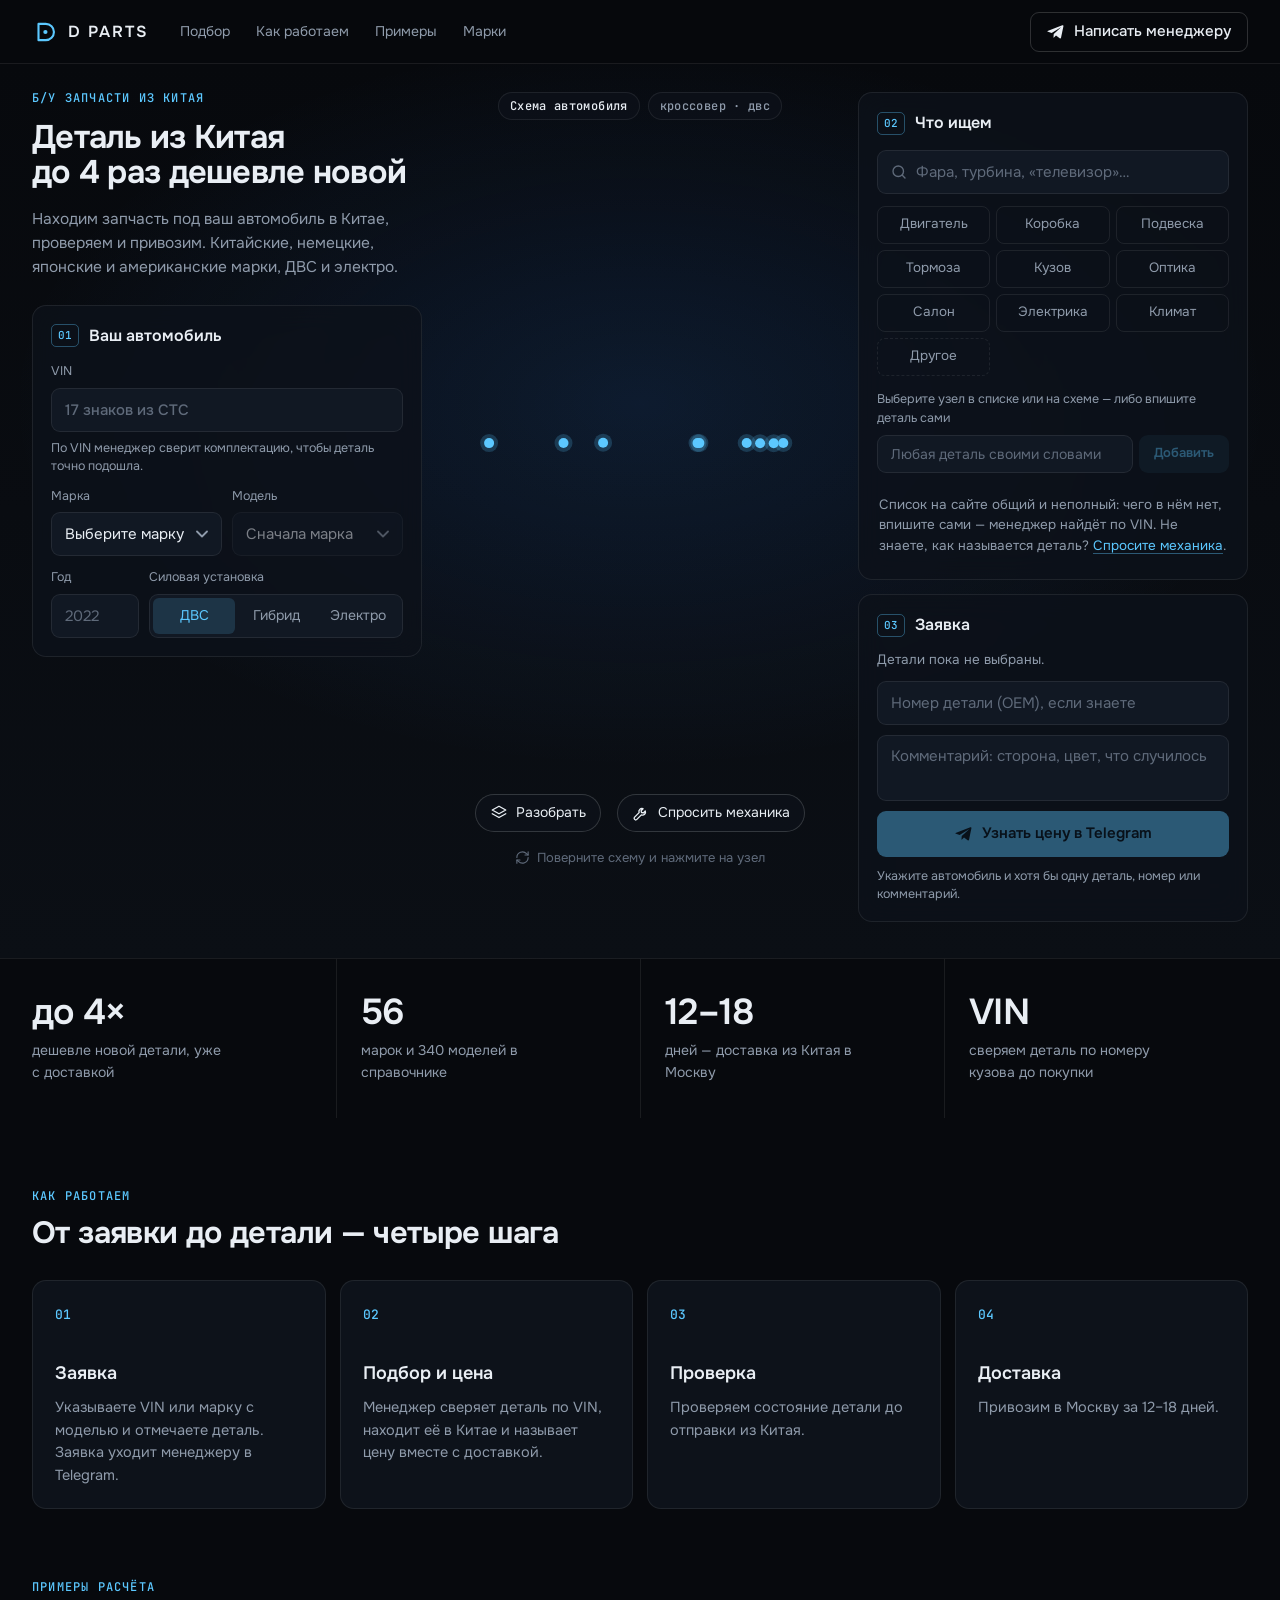
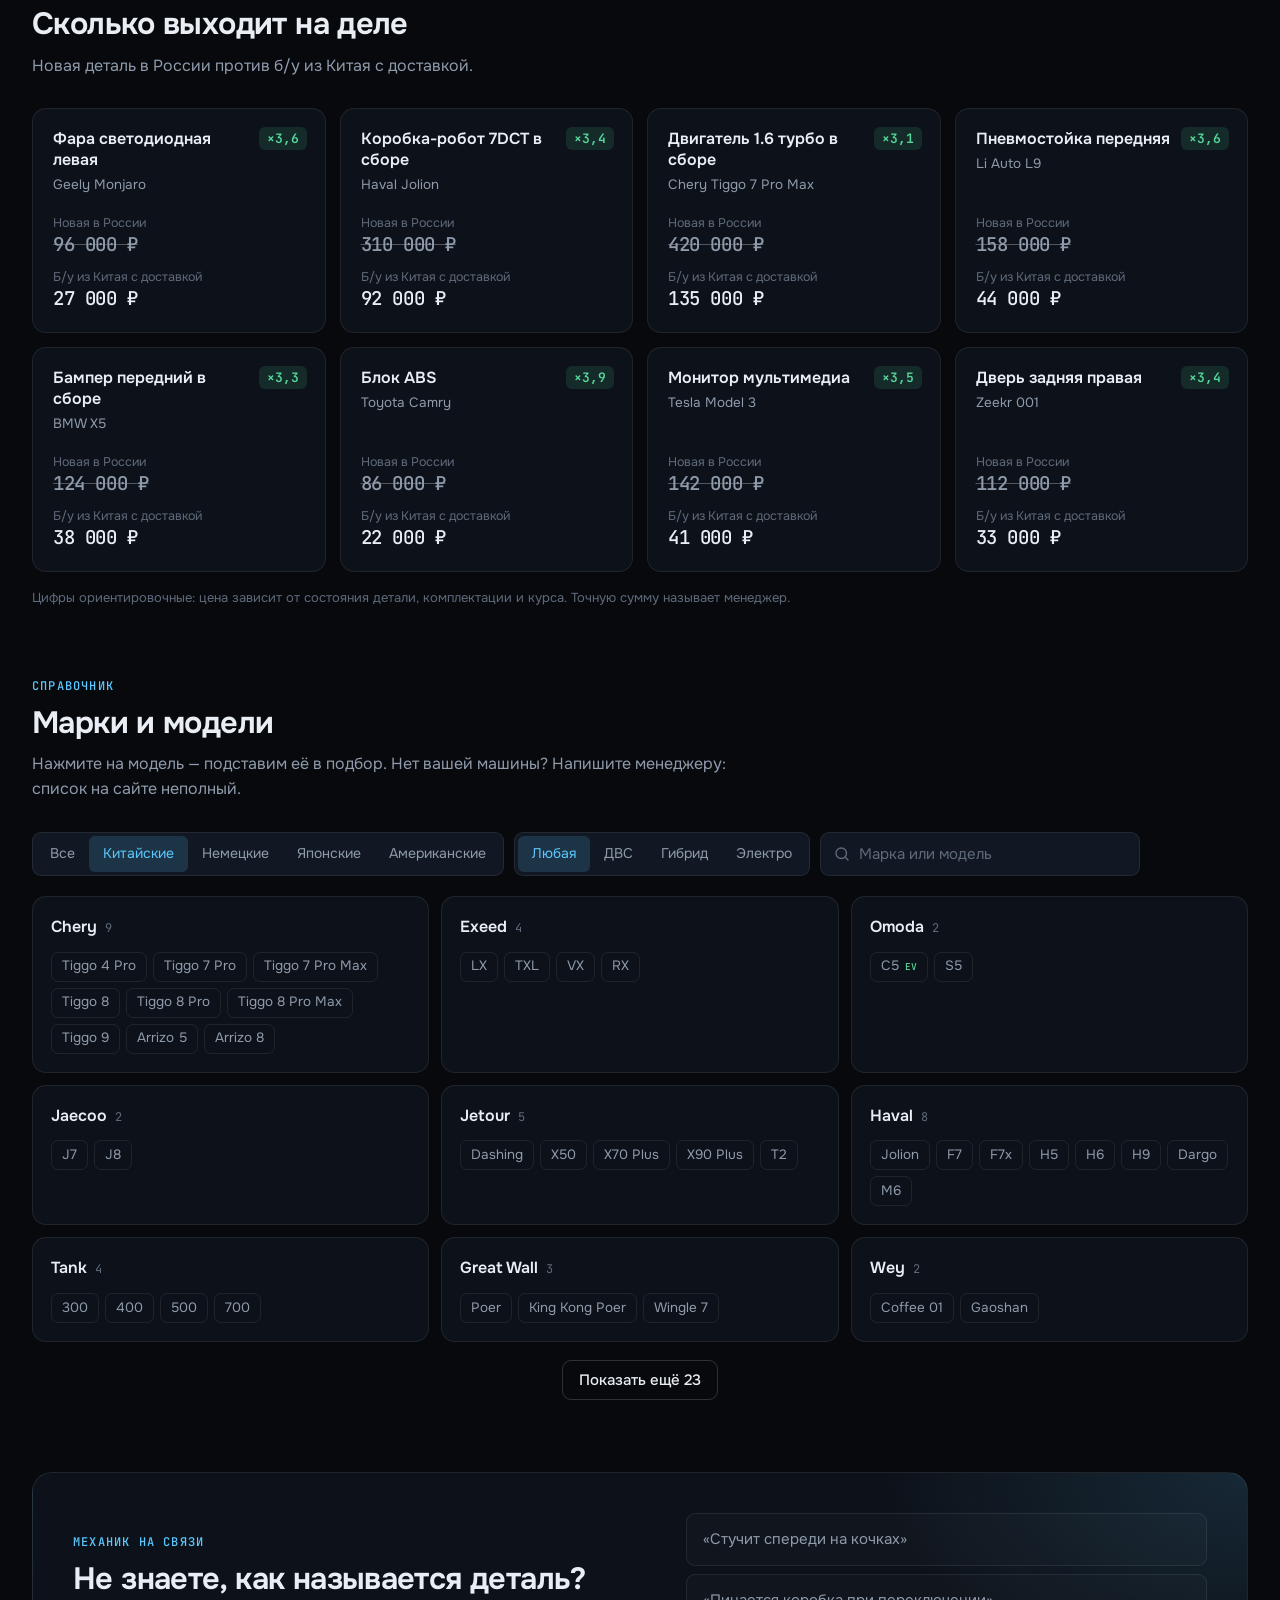
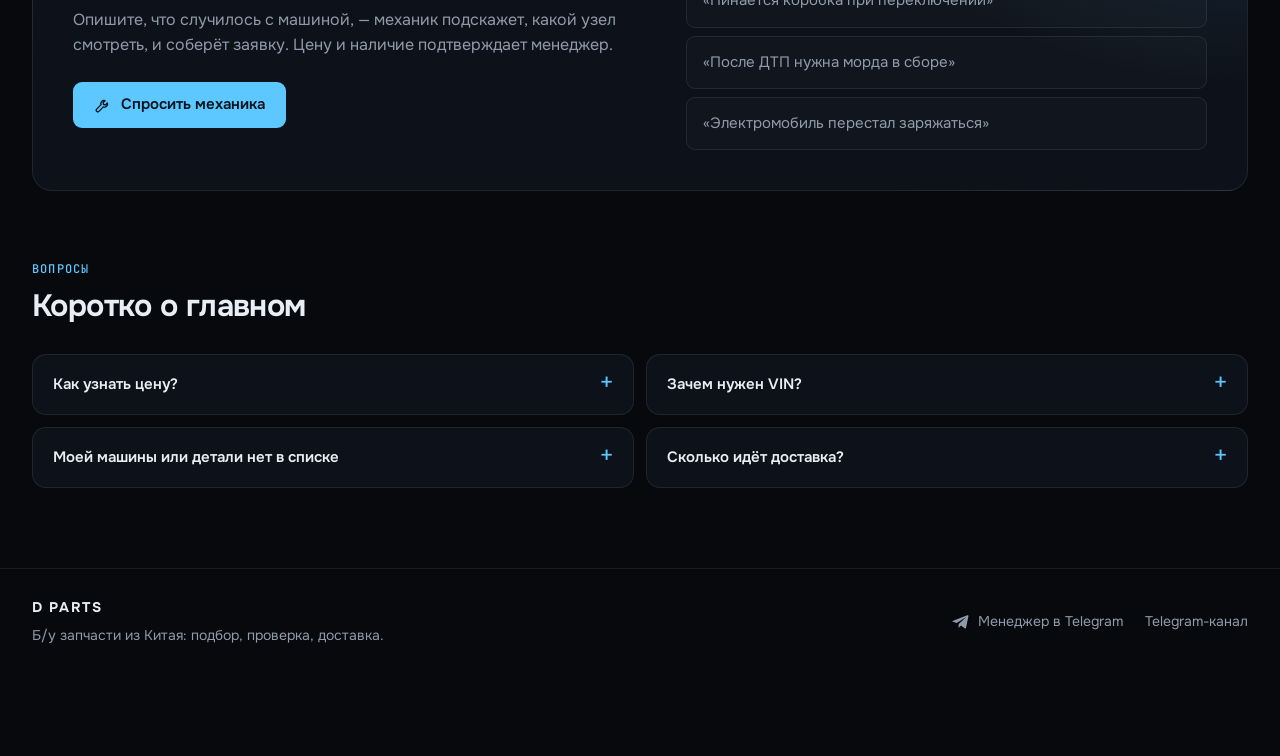
==== commit d1142df3: "Сайт запчастей: «Другое» для марки, модели и деталей, номер OEM, расширенный каталог Co-Authored-By:" ====
--- a/parts/index.html
+++ b/parts/index.html
@@ -11,8 +11,8 @@
     />
     <link rel="icon" type="image/svg+xml" href="favicon.svg" />
     <script src="config.js"></script>
-    <script type="module" crossorigin src="./assets/index-CJefdL3J.js"></script>
-    <link rel="stylesheet" crossorigin href="./assets/index-BK0UmV9B.css">
+    <script type="module" crossorigin src="./assets/index-0wfVrGMC.js"></script>
+    <link rel="stylesheet" crossorigin href="./assets/index-BVUO_FVc.css">
   </head>
   <body>
     <div id="root"></div>
--- a/parts/assets/index-BVUO_FVc.css
+++ b/parts/assets/index-BVUO_FVc.css
@@ -0,0 +1 @@
+@font-face{font-family:Onest Variable;font-style:normal;font-display:swap;font-weight:100 900;src:url(./onest-cyrillic-ext-wght-normal-DOFToQv1.woff2)format("woff2-variations");unicode-range:U+460-52F,U+1C80-1C8A,U+20B4,U+2DE0-2DFF,U+A640-A69F,U+FE2E-FE2F}@font-face{font-family:Onest Variable;font-style:normal;font-display:swap;font-weight:100 900;src:url(./onest-cyrillic-wght-normal-DayYxulF.woff2)format("woff2-variations");unicode-range:U+301,U+400-45F,U+490-491,U+4B0-4B1,U+2116}@font-face{font-family:Onest Variable;font-style:normal;font-display:swap;font-weight:100 900;src:url(./onest-math-wght-normal-Bl4ZGkZl.woff2)format("woff2-variations");unicode-range:U+302-303,U+305,U+307-308,U+310,U+312,U+315,U+31A,U+326-327,U+32C,U+32F-330,U+332-333,U+338,U+33A,U+346,U+34D,U+391-3A1,U+3A3-3A9,U+3B1-3C9,U+3D1,U+3D5-3D6,U+3F0-3F1,U+3F4-3F5,U+2016-2017,U+2034-2038,U+203C,U+2040,U+2043,U+2047,U+2050,U+2057,U+205F,U+2070-2071,U+2074-208E,U+2090-209C,U+20D0-20DC,U+20E1,U+20E5-20EF,U+2100-2112,U+2114-2115,U+2117-2121,U+2123-214F,U+2190,U+2192,U+2194-21AE,U+21B0-21E5,U+21F1-21F2,U+21F4-2211,U+2213-2214,U+2216-22FF,U+2308-230B,U+2310,U+2319,U+231C-2321,U+2336-237A,U+237C,U+2395,U+239B-23B7,U+23D0,U+23DC-23E1,U+2474-2475,U+25AF,U+25B3,U+25B7,U+25BD,U+25C1,U+25CA,U+25CC,U+25FB,U+266D-266F,U+27C0-27FF,U+2900-2AFF,U+2B0E-2B11,U+2B30-2B4C,U+2BFE,U+3030,U+FF5B,U+FF5D,U+1D400-1D7FF,U+1EE??}@font-face{font-family:Onest Variable;font-style:normal;font-display:swap;font-weight:100 900;src:url(./onest-symbols-wght-normal-DxQzqQfC.woff2)format("woff2-variations");unicode-range:U+1-C,U+E-1F,U+7F-9F,U+20DD-20E0,U+20E2-20E4,U+2150-218F,U+2190,U+2192,U+2194-2199,U+21AF,U+21E6-21F0,U+21F3,U+2218-2219,U+2299,U+22C4-22C6,U+2300-243F,U+2440-244A,U+2460-24FF,U+25A0-27BF,U+28??,U+2921-2922,U+2981,U+29BF,U+29EB,U+2B??,U+4DC0-4DFF,U+FFF9-FFFB,U+10140-1018E,U+10190-1019C,U+101A0,U+101D0-101FD,U+102E0-102FB,U+10E60-10E7E,U+1D2C0-1D2D3,U+1D2E0-1D37F,U+1F0??,U+1F100-1F1AD,U+1F1E6-1F1FF,U+1F30D-1F30F,U+1F315,U+1F31C,U+1F31E,U+1F320-1F32C,U+1F336,U+1F378,U+1F37D,U+1F382,U+1F393-1F39F,U+1F3A7-1F3A8,U+1F3AC-1F3AF,U+1F3C2,U+1F3C4-1F3C6,U+1F3CA-1F3CE,U+1F3D4-1F3E0,U+1F3ED,U+1F3F1-1F3F3,U+1F3F5-1F3F7,U+1F408,U+1F415,U+1F41F,U+1F426,U+1F43F,U+1F441-1F442,U+1F444,U+1F446-1F449,U+1F44C-1F44E,U+1F453,U+1F46A,U+1F47D,U+1F4A3,U+1F4B0,U+1F4B3,U+1F4B9,U+1F4BB,U+1F4BF,U+1F4C8-1F4CB,U+1F4D6,U+1F4DA,U+1F4DF,U+1F4E3-1F4E6,U+1F4EA-1F4ED,U+1F4F7,U+1F4F9-1F4FB,U+1F4FD-1F4FE,U+1F503,U+1F507-1F50B,U+1F50D,U+1F512-1F513,U+1F53E-1F54A,U+1F54F-1F5FA,U+1F610,U+1F650-1F67F,U+1F687,U+1F68D,U+1F691,U+1F694,U+1F698,U+1F6AD,U+1F6B2,U+1F6B9-1F6BA,U+1F6BC,U+1F6C6-1F6CF,U+1F6D3-1F6D7,U+1F6E0-1F6EA,U+1F6F0-1F6F3,U+1F6F7-1F6FC,U+1F7??,U+1F800-1F80B,U+1F810-1F847,U+1F850-1F859,U+1F860-1F887,U+1F890-1F8AD,U+1F8B0-1F8BB,U+1F8C0-1F8C1,U+1F900-1F90B,U+1F93B,U+1F946,U+1F984,U+1F996,U+1F9E9,U+1FA00-1FA6F,U+1FA70-1FA7C,U+1FA80-1FA89,U+1FA8F-1FAC6,U+1FACE-1FADC,U+1FADF-1FAE9,U+1FAF0-1FAF8,U+1FB??}@font-face{font-family:Onest Variable;font-style:normal;font-display:swap;font-weight:100 900;src:url(./onest-vietnamese-wght-normal-BBxOatbv.woff2)format("woff2-variations");unicode-range:U+102-103,U+110-111,U+128-129,U+168-169,U+1A0-1A1,U+1AF-1B0,U+300-301,U+303-304,U+308-309,U+323,U+329,U+1EA0-1EF9,U+20AB}@font-face{font-family:Onest Variable;font-style:normal;font-display:swap;font-weight:100 900;src:url(./onest-latin-ext-wght-normal-QAhDxQuo.woff2)format("woff2-variations");unicode-range:U+100-2BA,U+2BD-2C5,U+2C7-2CC,U+2CE-2D7,U+2DD-2FF,U+304,U+308,U+329,U+1D00-1DBF,U+1E00-1E9F,U+1EF2-1EFF,U+2020,U+20A0-20AB,U+20AD-20C0,U+2113,U+2C60-2C7F,U+A720-A7FF}@font-face{font-family:Onest Variable;font-style:normal;font-display:swap;font-weight:100 900;src:url(./onest-latin-wght-normal-Dun_Rd-l.woff2)format("woff2-variations");unicode-range:U+??,U+131,U+152-153,U+2BB-2BC,U+2C6,U+2DA,U+2DC,U+304,U+308,U+329,U+2000-206F,U+20AC,U+2122,U+2191,U+2193,U+2212,U+2215,U+FEFF,U+FFFD}@font-face{font-family:JetBrains Mono Variable;font-style:normal;font-display:swap;font-weight:100 800;src:url([data-uri])format("woff2-variations");unicode-range:U+460-52F,U+1C80-1C8A,U+20B4,U+2DE0-2DFF,U+A640-A69F,U+FE2E-FE2F}@font-face{font-family:JetBrains Mono Variable;font-style:normal;font-display:swap;font-weight:100 800;src:url(./jetbrains-mono-cyrillic-wght-normal-D73BlboJ.woff2)format("woff2-variations");unicode-range:U+301,U+400-45F,U+490-491,U+4B0-4B1,U+2116}@font-face{font-family:JetBrains Mono Variable;font-style:normal;font-display:swap;font-weight:100 800;src:url(./jetbrains-mono-greek-wght-normal-Bw9x6K1M.woff2)format("woff2-variations");unicode-range:U+370-377,U+37A-37F,U+384-38A,U+38C,U+38E-3A1,U+3A3-3FF}@font-face{font-family:JetBrains Mono Variable;font-style:normal;font-display:swap;font-weight:100 800;src:url(./jetbrains-mono-vietnamese-wght-normal-Bt-aOZkq.woff2)format("woff2-variations");unicode-range:U+102-103,U+110-111,U+128-129,U+168-169,U+1A0-1A1,U+1AF-1B0,U+300-301,U+303-304,U+308-309,U+323,U+329,U+1EA0-1EF9,U+20AB}@font-face{font-family:JetBrains Mono Variable;font-style:normal;font-display:swap;font-weight:100 800;src:url(./jetbrains-mono-latin-ext-wght-normal-DBQx-q_a.woff2)format("woff2-variations");unicode-range:U+100-2BA,U+2BD-2C5,U+2C7-2CC,U+2CE-2D7,U+2DD-2FF,U+304,U+308,U+329,U+1D00-1DBF,U+1E00-1E9F,U+1EF2-1EFF,U+2020,U+20A0-20AB,U+20AD-20C0,U+2113,U+2C60-2C7F,U+A720-A7FF}@font-face{font-family:JetBrains Mono Variable;font-style:normal;font-display:swap;font-weight:100 800;src:url(./jetbrains-mono-latin-wght-normal-B9CIFXIH.woff2)format("woff2-variations");unicode-range:U+??,U+131,U+152-153,U+2BB-2BC,U+2C6,U+2DA,U+2DC,U+304,U+308,U+329,U+2000-206F,U+20AC,U+2122,U+2191,U+2193,U+2212,U+2215,U+FEFF,U+FFFD}:root{--bg:#07090d;--bg-2:#0b0f15;--panel:#0d121ad1;--panel-solid:#0d121a;--field:#111823;--line:#ffffff14;--line-2:#ffffff29;--text:#e9eef4;--muted:#8f9bab;--dim:#5f6a7a;--accent:#5cc8ff;--accent-ink:#04131d;--hot:#ffb020;--ok:#57d89a;--radius:14px;--radius-s:9px;--sans:"Onest Variable", system-ui, -apple-system, "Segoe UI", sans-serif;--mono:"JetBrains Mono Variable", ui-monospace, "SF Mono", Menlo, monospace;--header:64px;--lightningcss-light: ;--lightningcss-dark:initial;color-scheme:dark}*,:before,:after{box-sizing:border-box}html{scroll-behavior:smooth;scroll-padding-top:var(--header);-webkit-text-size-adjust:100%}body{background:var(--bg);color:var(--text);font:400 15px/1.55 var(--sans);-webkit-font-smoothing:antialiased;margin:0}h1,h2,h3,p,ul,ol,dl,dd{margin:0}ul,ol{padding:0;list-style:none}a{color:inherit;text-decoration:none}button,input,select,textarea{font:inherit;color:inherit}button{cursor:pointer}:focus-visible{outline:2px solid var(--accent);outline-offset:2px}[hidden]{display:none!important}.eyebrow{font:500 12px/1 var(--mono);letter-spacing:.1em;text-transform:uppercase;color:var(--accent)}.btn{border-radius:var(--radius-s);white-space:nowrap;border:1px solid #0000;justify-content:center;align-items:center;gap:9px;height:46px;padding:0 20px;font-weight:600;transition:background .15s,border-color .15s,color .15s,opacity .15s;display:inline-flex}.btn--primary{background:var(--accent);color:var(--accent-ink)}.btn--primary:hover{background:#86d8ff}.btn--ghost{border-color:var(--line-2);background:0 0;height:40px;padding:0 16px;font-weight:500}.btn--ghost:hover{border-color:var(--accent);color:var(--accent)}.btn--wide{width:100%}.btn--small{height:34px;color:var(--accent);background:#5cc8ff24;padding:0 14px;font-size:13px}.btn--small:hover:not(:disabled){background:#5cc8ff3d}.btn--icon{flex:none;width:46px;padding:0}.btn[aria-disabled=true],.btn:disabled{opacity:.4;cursor:not-allowed}.link{color:var(--accent);text-underline-offset:3px;background:0 0;border:0;padding:0;-webkit-text-decoration:underline #5cc8ff66;text-decoration:underline #5cc8ff66}.link:hover{text-decoration-color:currentColor}.link--muted{color:var(--muted);margin-left:auto;font-size:13px;text-decoration:none}.link--muted:hover{color:var(--text)}.input{border:1px solid var(--line);border-radius:var(--radius-s);background:var(--field);width:100%;height:44px;padding:0 13px;transition:border-color .15s}.input::placeholder{color:var(--dim)}.input:hover:not(:disabled){border-color:var(--line-2)}.input:focus{border-color:var(--accent);outline:none}.input:disabled{opacity:.5;cursor:not-allowed}select.input{appearance:none;text-overflow:ellipsis;background-image:url("data:image/svg+xml,%3Csvg xmlns='http://www.w3.org/2000/svg' width='12' height='8' fill='none' stroke='%238f9bab' stroke-width='1.8' stroke-linecap='round' stroke-linejoin='round'%3E%3Cpath d='m1 1.500 5 5 5-5'/%3E%3C/svg%3E");background-position:right 13px center;background-repeat:no-repeat;padding-right:34px}select.input option,select.input optgroup{background:var(--panel-solid);color:var(--text)}textarea.input{resize:none;height:auto;padding:10px 13px;line-height:1.45}.input--vin{font:500 15px/1 var(--mono);letter-spacing:.06em}.input--vin::placeholder{font-family:var(--sans);letter-spacing:0}.field{flex-direction:column;gap:6px;min-width:0;display:flex}.field__label{color:var(--muted);font-size:12.5px}.field-row{grid-template-columns:1fr 1fr;gap:10px;display:grid}.field-row--year{grid-template-columns:88px 1fr}.note{color:var(--muted);font-size:12.5px;line-height:1.45}.note--ok{color:var(--ok)}.note--ok svg{vertical-align:-2px;width:14px;height:14px;margin-right:5px}.note--warn{color:var(--hot)}.seg{border:1px solid var(--line);border-radius:var(--radius-s);background:var(--field);height:44px;padding:3px;display:flex}.seg__btn{color:var(--muted);white-space:nowrap;background:0 0;border:0;border-radius:6px;flex:1;padding:0 10px;font-size:14px;transition:background .15s,color .15s}.seg__btn:hover:not(:disabled){color:var(--text)}.seg__btn[aria-pressed=true]{color:var(--accent);background:#5cc8ff29}.seg__btn:disabled{opacity:.3;cursor:not-allowed}.panel{border:1px solid var(--line);border-radius:var(--radius);background:var(--panel);-webkit-backdrop-filter:blur(14px);backdrop-filter:blur(14px);padding:18px}.panel__head{align-items:center;gap:10px;margin-bottom:14px;display:flex}.panel__head h2{font-size:16px;font-weight:600}.step{font:500 11px/1 var(--mono);color:var(--accent);border:1px solid #5cc8ff59;border-radius:5px;padding:5px 6px}.empty{color:var(--muted);font-size:13.5px}.empty--pad{padding:14px 2px 4px}.header{z-index:30;height:var(--header);border-bottom:1px solid var(--line);-webkit-backdrop-filter:blur(14px);backdrop-filter:blur(14px);background:#07090dd1;align-items:center;gap:32px;padding:0 32px;display:flex;position:sticky;top:0}.logo{font:600 16px/1 var(--sans);letter-spacing:.12em;align-items:center;gap:10px;display:flex}.logo svg{width:26px;height:26px;color:var(--accent)}.nav{color:var(--muted);gap:26px;margin-right:auto;font-size:14px;display:flex}.nav a:hover{color:var(--text)}.stage{background:radial-gradient(900px 520px at 50% 38%, #2f85ff21, transparent 70%), linear-gradient(var(--bg), var(--bg-2));border-bottom:1px solid var(--line);padding:28px 32px 36px;position:relative}.stage__grid{grid-template-columns:minmax(330px,390px) minmax(0,1fr) minmax(330px,390px);align-items:stretch;gap:24px;max-width:1560px;margin:0 auto;display:grid}.stage__left{flex-direction:column;display:flex}.stage__left h1{letter-spacing:-.022em;text-wrap:balance;margin-top:16px;font-size:clamp(30px,2.55vw,42px);font-weight:650;line-height:1.08}.lead{color:var(--muted);text-wrap:pretty;margin-top:16px;font-size:15.5px}.car{flex-direction:column;gap:12px;margin-top:26px;display:flex}.car .panel__head{margin-bottom:2px}.car .note{min-height:36px;margin-top:-5px}.stage__center{top:calc(var(--header) + 20px);min-width:0;height:calc(100dvh - var(--header) - 60px);flex-direction:column;align-self:start;min-height:500px;max-height:800px;display:flex;position:sticky}.viewer-head{z-index:2;pointer-events:none;justify-content:center;gap:8px;display:flex;position:absolute;top:0;left:0;right:0}.tag{border:1px solid var(--line);font:500 12px/1 var(--mono);letter-spacing:.03em;background:#0d121ab3;border-radius:999px;padding:7px 11px}.tag--muted{color:var(--muted)}.viewer{flex:1;min-height:0;margin:0 -60px;position:relative}.viewer--loading{color:var(--dim);place-items:center;font-size:13px;display:grid}.viewer__canvas,.viewer__hots{position:absolute;inset:0}.viewer__canvas canvas{touch-action:pan-y;cursor:grab;width:100%;height:100%;display:block}.viewer__canvas[data-failed]:after{content:"Схема недоступна в этом браузере — выберите узел в списке справа.";text-align:center;color:var(--muted);place-items:center;padding:0 80px;display:grid;position:absolute;inset:0}.viewer__hots{pointer-events:none;overflow:hidden}.hot{pointer-events:auto;background:0 0;border:0;border-radius:50%;width:32px;height:32px;margin:-16px 0 0 -16px;padding:0;transition:opacity .2s;position:absolute;top:0;left:0}.hot i{background:var(--accent);border-radius:50%;width:10px;height:10px;transition:transform .15s,background .15s,box-shadow .15s;position:absolute;top:11px;left:11px;box-shadow:0 0 0 4px #5cc8ff33}.hot span{border:1px solid var(--line-2);font:500 12px/1.2 var(--sans);white-space:nowrap;opacity:0;pointer-events:none;background:#080c12e6;border-radius:6px;padding:5px 9px;transition:opacity .15s,transform .15s;position:absolute;top:3px;left:30px;transform:translate(-4px)}.hot.is-left span{left:auto;right:30px}.hot:hover i,.hot.is-hover i{background:#fff;transform:scale(1.3)}.hot:hover span,.hot.is-hover span,.hot.is-active span,.hot:focus-visible span{opacity:1;transform:none}.hot.is-active i{background:var(--hot);box-shadow:0 0 0 5px #ffb02040}.hot.is-active span{color:var(--hot);border-color:#ffb02099}.hot.is-dim{opacity:.45}.hot.is-dim:hover{opacity:1}.viewer-bar{z-index:2;flex-wrap:wrap;justify-content:center;align-items:center;gap:16px;display:flex;position:relative}.chip-btn{border:1px solid var(--line-2);background:#0d121acc;border-radius:999px;align-items:center;gap:8px;height:38px;padding:0 14px;font-size:14px;transition:border-color .15s,color .15s;display:inline-flex}.chip-btn:hover,.chip-btn[aria-pressed=true]{border-color:var(--accent);color:var(--accent)}.viewer-hint{color:var(--dim);align-items:center;gap:7px;font-size:13px;display:inline-flex}.viewer-hint svg{width:15px;height:15px}.stage__right{flex-direction:column;gap:14px;min-width:0;display:flex}.search{color:var(--dim);position:relative}.search>svg{pointer-events:none;position:absolute;top:13px;left:13px}.search .input{color:var(--text);padding:0 38px}.search__clear{width:32px;height:32px;color:var(--muted);background:0 0;border:0;border-radius:6px;place-items:center;display:grid;position:absolute;top:6px;right:6px}.search__clear:hover{color:var(--text)}.nodes{grid-template-columns:repeat(3,1fr);gap:6px;margin-top:12px;display:grid}.node{border:1px solid var(--line);height:38px;color:var(--muted);background:0 0;border-radius:8px;justify-content:center;align-items:center;gap:6px;padding:0 6px;font-size:13.5px;transition:border-color .15s,color .15s,background .15s;display:flex;position:relative}.node:hover{border-color:var(--line-2);color:var(--text)}.node[aria-pressed=true]{color:var(--hot);background:#ffb0201a;border-color:#ffb020b3}.node b{background:var(--accent);min-width:17px;height:17px;color:var(--accent-ink);font:600 11px/1 var(--mono);border-radius:9px;place-items:center;padding:0 4px;display:grid}.node--other{border-style:dashed}.custom{gap:6px;margin-bottom:8px;display:flex}.custom .input{height:38px;font-size:14px}.custom .btn{flex:none;height:38px}.checks__group{font:500 11px/1 var(--mono);letter-spacing:.06em;text-transform:uppercase;color:var(--dim);margin:10px 6px 3px}.checks li:first-child .checks__group{margin-top:2px}.check--add .check__box{color:var(--accent);font:500 14px/1 var(--mono);border-style:dashed}.parts__title{color:var(--muted);margin:14px 0 6px;font-size:12.5px}.checks{scrollbar-width:thin;scrollbar-color:var(--line-2) transparent;max-height:232px;margin:0 -8px -6px;padding:0 4px;overflow-y:auto}.checks--search{max-height:392px;margin-top:10px}.checks .empty{padding:8px 4px}.check{text-align:left;background:0 0;border:0;border-radius:7px;align-items:center;gap:10px;width:100%;min-height:36px;padding:5px 6px;font-size:14px;line-height:1.3;display:flex}.check:hover{background:#ffffff0b}.check small{color:var(--dim);margin-top:1px;font-size:12px;display:block}.check__box{border:1.5px solid var(--line-2);color:#0000;border-radius:5px;flex:none;place-items:center;width:18px;height:18px;transition:background .12s,border-color .12s;display:grid}.check__box svg{width:12px;height:12px}.check[aria-pressed=true] .check__box{border-color:var(--accent);background:var(--accent);color:var(--accent-ink)}.order{flex-direction:column;gap:10px;display:flex}.order .panel__head{margin-bottom:2px}.picked{scrollbar-width:thin;flex-wrap:wrap;gap:6px;max-height:104px;display:flex;overflow-y:auto}.picked li{background:#5cc8ff1f;border-radius:7px;align-items:center;gap:2px;padding:3px 3px 3px 10px;font-size:13px;line-height:1.3;display:flex}.picked button{width:24px;height:24px;color:var(--muted);background:0 0;border:0;border-radius:5px;place-items:center;display:grid}.picked button:hover{color:var(--text)}.picked svg{width:13px;height:13px}.order__note{min-height:36px}.stats{grid-template-columns:repeat(4,1fr);max-width:1624px;margin:0 auto;padding:0 32px;display:grid}.stat{padding:34px 24px 34px 0}.stat+.stat{border-left:1px solid var(--line);padding-left:24px}.stat b{font:600 36px/1.1 var(--sans);letter-spacing:-.02em;color:var(--text);display:block}.stat span{max-width:22ch;color:var(--muted);margin-top:8px;font-size:14px;display:block}.section{max-width:1624px;margin:0 auto;padding:72px 32px 0}.section__head{max-width:720px;margin-bottom:30px}.section__head h2,.promo h2{letter-spacing:-.02em;text-wrap:balance;margin-top:14px;font-size:clamp(26px,2.4vw,36px);font-weight:650;line-height:1.12}.section__lead{color:var(--muted);text-wrap:pretty;margin-top:12px;font-size:16px}.steps{grid-template-columns:repeat(4,1fr);gap:14px;display:grid}.stepcard{border:1px solid var(--line);border-radius:var(--radius);background:var(--panel-solid);padding:22px}.stepcard__n{font:500 13px/1 var(--mono);color:var(--accent)}.stepcard h3{margin:34px 0 8px;font-size:18px;font-weight:600}.stepcard p{color:var(--muted);font-size:14.5px}.examples{grid-template-columns:repeat(4,1fr);gap:14px;display:grid}.example{border:1px solid var(--line);border-radius:var(--radius);background:var(--panel-solid);flex-direction:column;gap:18px;padding:20px;display:flex;position:relative}.example header{padding-right:56px}.example h3{font-size:16px;font-weight:600;line-height:1.3}.example header p{color:var(--muted);margin-top:4px;font-size:13.5px}.example dl{gap:10px;margin-top:auto;display:grid}.example dt{color:var(--dim);font-size:12.5px}.example dd{font:500 19px/1.3 var(--mono);letter-spacing:-.02em}.example__old{color:var(--muted);-webkit-text-decoration:line-through #8f9bab80;text-decoration:line-through #8f9bab80}.example__new{color:var(--text)}.example__x{color:var(--ok);font:600 13px/1 var(--mono);background:#57d89a1f;border-radius:6px;padding:5px 8px;position:absolute;top:18px;right:18px}.footnote{color:var(--dim);margin-top:16px;font-size:13px}.filters{flex-wrap:wrap;gap:10px;margin-bottom:20px;display:flex}.seg--tabs{flex:none}.seg--tabs .seg__btn{padding:0 14px}.search--inline{flex:1;min-width:220px;max-width:320px}.brands{grid-template-columns:repeat(3,1fr);gap:12px;display:grid}.brand{border:1px solid var(--line);border-radius:var(--radius);background:var(--panel-solid);padding:18px}.brand h3{align-items:baseline;gap:8px;margin-bottom:12px;font-size:16px;font-weight:600;display:flex}.brand h3 span{font:400 12px/1 var(--mono);color:var(--dim)}.brand ul{flex-wrap:wrap;gap:6px;display:flex}.model{border:1px solid var(--line);height:30px;color:var(--muted);background:0 0;border-radius:7px;align-items:center;gap:6px;padding:0 10px;font-size:13.5px;transition:border-color .15s,color .15s;display:inline-flex}.model:hover{border-color:var(--accent);color:var(--text)}.model[aria-pressed=true]{border-color:var(--accent);color:var(--accent);background:#5cc8ff1f}.model i{font:500 9.5px/1 var(--mono);color:var(--ok);font-style:normal}.more{margin:18px auto 0;display:flex}.promo{border:1px solid var(--line);background:radial-gradient(520px 300px at 100% 0%, #5cc8ff1f, transparent 70%), var(--panel-solid);border-radius:20px;grid-template-columns:1.1fr 1fr;align-items:center;gap:40px;padding:40px;display:grid}.promo h2{margin-top:14px}.promo .btn{margin-top:24px}.promo__prompts{gap:8px;display:grid}.promo__prompts button{border:1px solid var(--line);border-radius:var(--radius-s);text-align:left;width:100%;color:var(--muted);background:#ffffff05;padding:14px 16px;transition:border-color .15s,color .15s}.promo__prompts button:hover{border-color:var(--accent);color:var(--text)}.faq{grid-template-columns:1fr 1fr;align-items:start;gap:12px;display:grid}.faq details{border:1px solid var(--line);border-radius:var(--radius);background:var(--panel-solid);padding:0 20px}.faq summary{cursor:pointer;padding:18px 28px 18px 0;font-weight:600;list-style:none;position:relative}.faq summary::-webkit-details-marker{display:none}.faq summary:after{content:"+";font:400 22px/1.2 var(--mono);color:var(--accent);position:absolute;top:14px;right:0}.faq details[open] summary:after{content:"–"}.faq details p{color:var(--muted);padding-bottom:18px}.footer{border-top:1px solid var(--line);max-width:1624px;color:var(--muted);flex-wrap:wrap;justify-content:space-between;gap:24px;margin:80px auto 0;padding:28px 32px 110px;font-size:14px;display:flex}.footer b{color:var(--text);letter-spacing:.12em}.footer p{margin-top:6px}.footer__links{align-items:center;gap:22px;display:flex}.footer__links a{align-items:center;gap:8px;display:inline-flex}.footer__links a:hover{color:var(--accent)}.chat-fab{z-index:40;height:48px;color:var(--accent);background:#0d1722;border:1px solid #5cc8ff80;border-radius:999px;align-items:center;gap:9px;padding:0 18px;font-weight:600;transition:background .15s;display:inline-flex;position:fixed;bottom:24px;right:24px;box-shadow:0 10px 34px #00000080}.chat-fab:hover{background:#122233}.chat{z-index:50;border:1px solid var(--line-2);background:#0b1017;border-radius:16px;flex-direction:column;width:390px;height:min(600px,100dvh - 48px);display:flex;position:fixed;bottom:24px;right:24px;overflow:hidden;box-shadow:0 24px 70px #0009}.chat__head{border-bottom:1px solid var(--line);align-items:center;gap:11px;padding:13px 12px 13px 15px;display:flex}.chat__head div{margin-right:auto;line-height:1.25}.chat__head b{font-weight:600;display:block}.chat__head small{color:var(--muted);font-size:12.5px}.chat__head button{width:36px;height:36px;color:var(--muted);background:0 0;border:0;border-radius:8px;place-items:center;display:grid}.chat__head button:hover{color:var(--text);background:#ffffff0f}.chat__ava{width:36px;height:36px;color:var(--accent);background:#5cc8ff24;border-radius:10px;place-items:center;display:grid}.chat__list{scrollbar-width:thin;scrollbar-color:var(--line-2) transparent;flex-direction:column;flex:1;gap:10px;padding:16px 14px;display:flex;overflow-y:auto}.msg{white-space:pre-wrap;overflow-wrap:anywhere;border-radius:13px;max-width:88%;padding:10px 13px;font-size:14.5px;line-height:1.45}.msg--assistant{background:#131b26;border-bottom-left-radius:4px;align-self:flex-start}.msg--user{background:#5cc8ff2e;border-bottom-right-radius:4px;align-self:flex-end}.msg__card{border:1px solid var(--line);white-space:normal;background:#00000038;border-radius:9px;margin-top:10px;padding:11px}.msg__card small{font:500 11px/1 var(--mono);letter-spacing:.06em;text-transform:uppercase;color:var(--accent)}.msg__card ul{margin:8px 0 10px;font-size:14px}.msg__card li{padding-left:13px;position:relative}.msg__card li:before{content:"";background:var(--dim);border-radius:50%;width:5px;height:5px;position:absolute;top:9px;left:0}.msg--typing{gap:5px;padding:15px 14px;display:flex}.msg--typing i{background:var(--muted);border-radius:50%;width:6px;height:6px;animation:1.1s infinite blink}.msg--typing i:nth-child(2){animation-delay:.18s}.msg--typing i:nth-child(3){animation-delay:.36s}@keyframes blink{0%,60%,to{opacity:.25}30%{opacity:1}}.chat__manager{border-top:1px solid var(--line);color:var(--muted);justify-content:center;align-items:center;gap:8px;padding:9px;font-size:13px;display:flex}.chat__manager:hover{color:var(--accent)}.chat__manager svg{width:15px;height:15px}.chat__form{border-top:1px solid var(--line);gap:8px;padding:10px;display:flex}.chat__form textarea{height:46px;max-height:46px;padding:12px 13px}@media (max-width:1180px){.stage__grid{grid-template-columns:1fr 1fr}.stage__center{grid-area:1/1/auto/-1;height:440px;min-height:0;max-height:none;position:relative;top:0}.viewer{margin:0}.steps,.examples,.brands{grid-template-columns:repeat(2,1fr)}}@media (max-width:760px){:root{--header:56px}.header{gap:12px;padding:0 16px}.nav{display:none}.header__cta{margin-left:auto}.header__cta span{display:none}.header__cta{width:40px;padding:0}.stage{padding:22px 16px 28px}.stage__grid{grid-template-columns:minmax(0,1fr);gap:16px}.stage__center{grid-row:auto;height:360px}.stage__left h1{font-size:30px}.car{margin-top:20px}.viewer-hint{display:none}.stats{grid-template-columns:1fr 1fr;padding:8px 16px 0}.stat,.stat+.stat{border-left:0;padding:20px 12px 20px 0}.stat b{font-size:28px}.section{padding:56px 16px 0}.steps,.brands,.faq{grid-template-columns:minmax(0,1fr)}.stepcard h3{margin-top:18px}.examples{scroll-snap-type:x mandatory;scrollbar-width:none;margin:0 -16px;padding:0 16px 6px;display:flex;overflow-x:auto}.example{scroll-snap-align:center;flex:0 0 78%}.seg--tabs{scrollbar-width:none;width:100%;overflow-x:auto}.search--inline{max-width:none}.promo{grid-template-columns:minmax(0,1fr);gap:24px;padding:24px 18px}.footer{margin-top:56px;padding:24px 16px 100px}.chat-fab{bottom:16px;right:16px}.chat{border:0;border-radius:0;width:auto;height:auto;inset:0}.input,.seg__btn{font-size:16px}}@media (prefers-reduced-motion:reduce){html{scroll-behavior:auto}*{transition:none!important;animation:none!important}}
